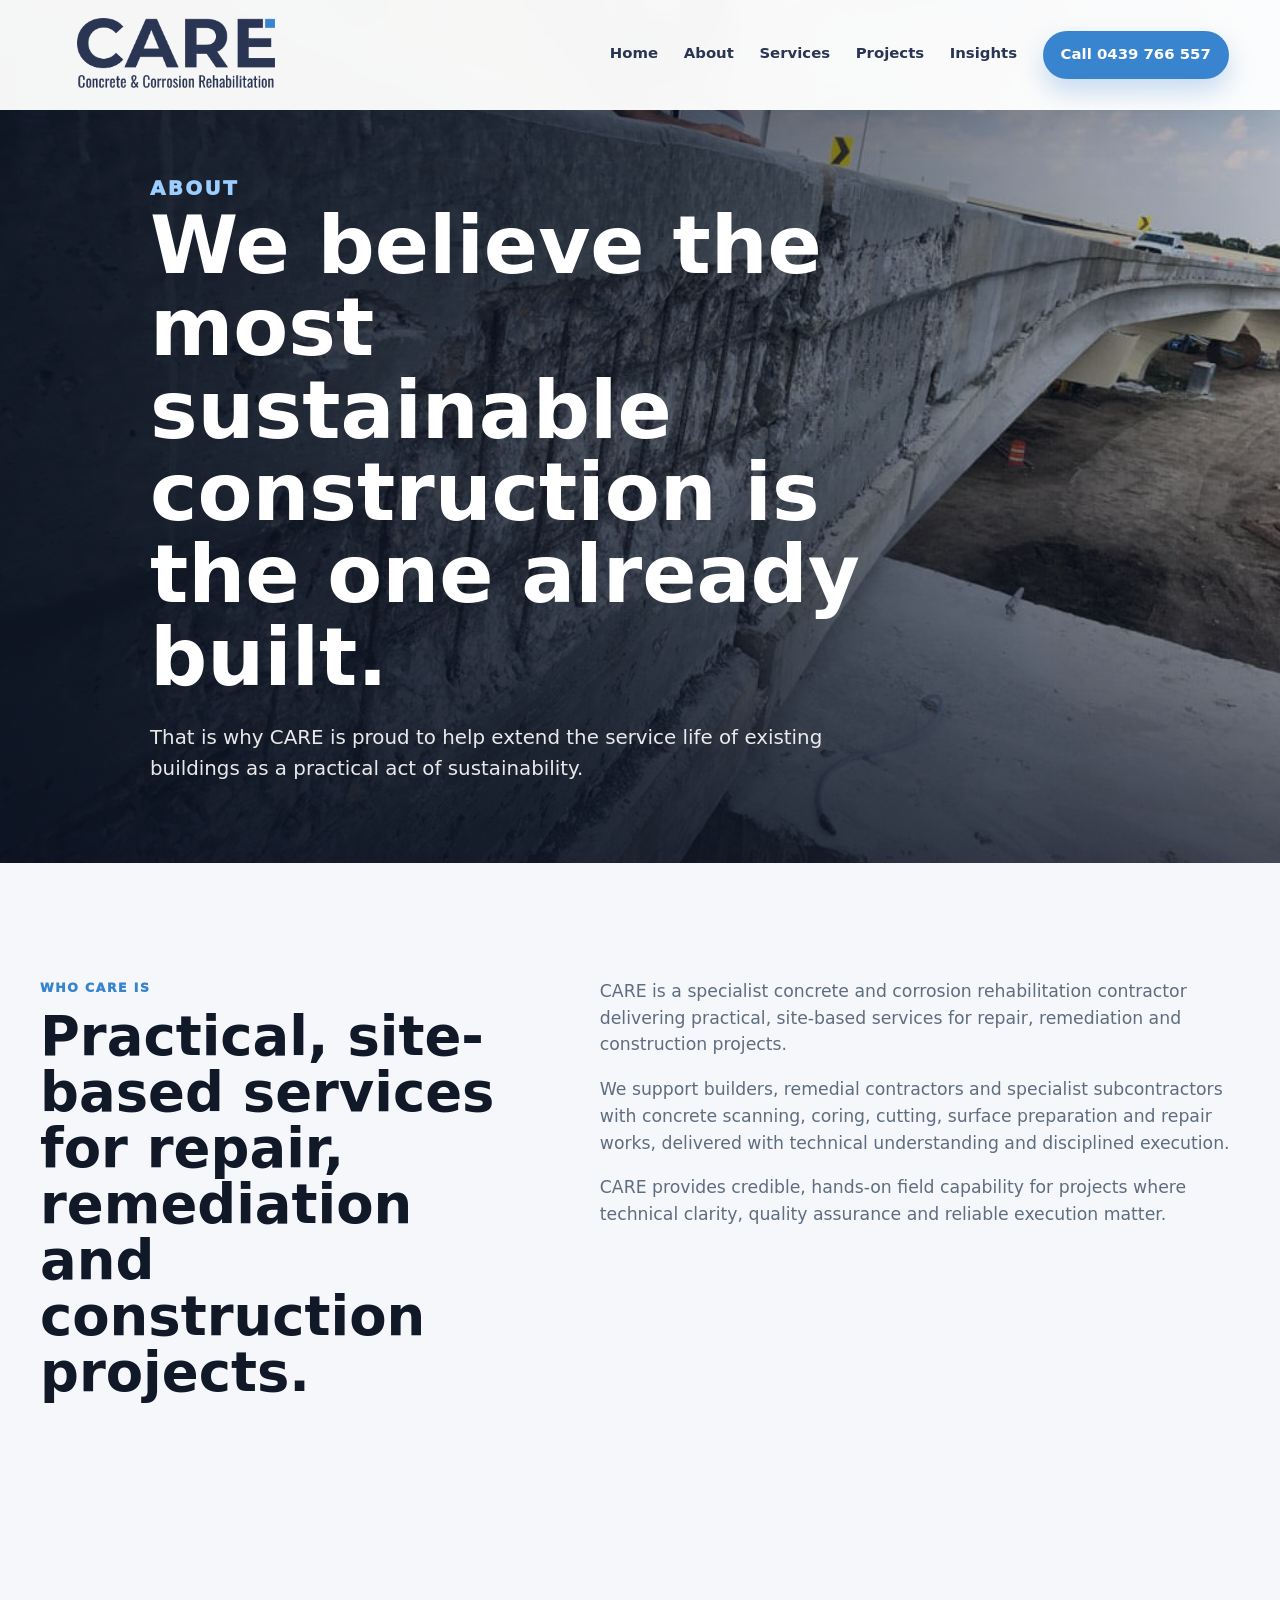
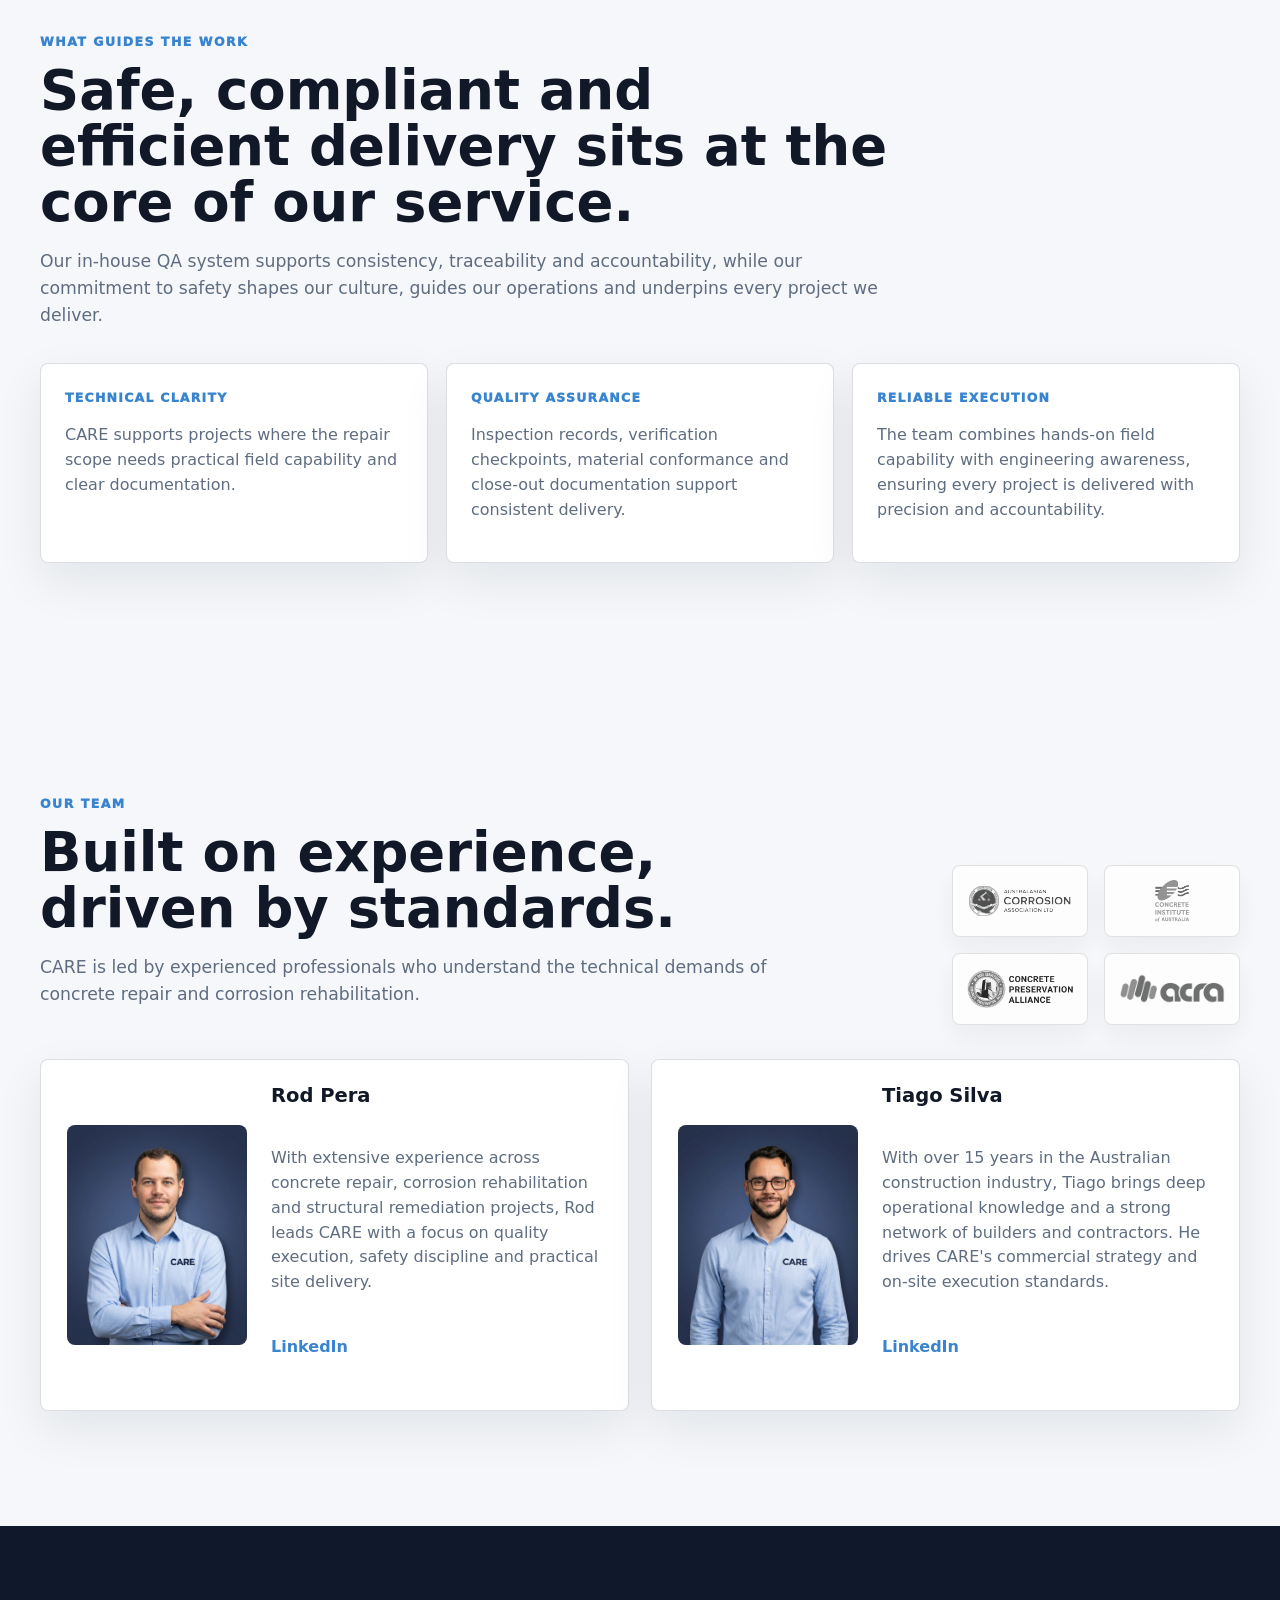
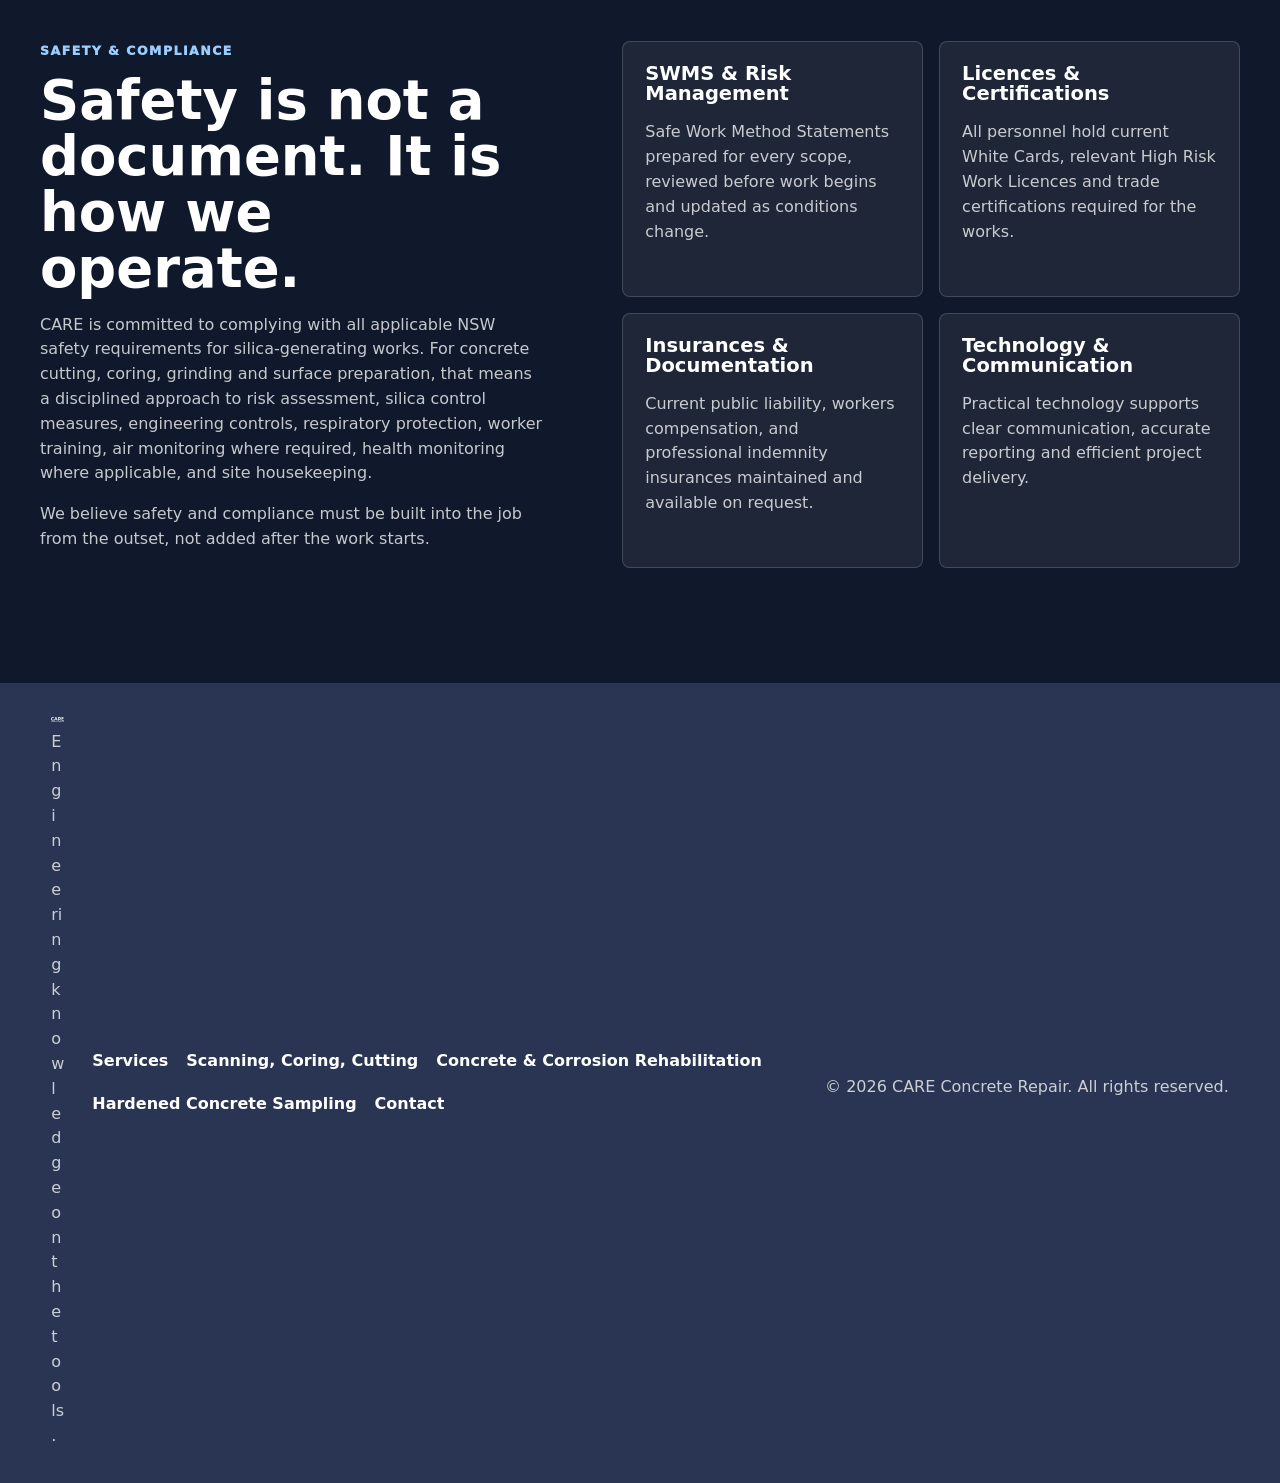
==== about.html @ ee8f623e "Build CARE static website" ====
<!doctype html>
<html lang="en-AU">
  <head>
    <meta charset="UTF-8" />
    <meta name="viewport" content="width=device-width, initial-scale=1.0" />
    <title>About CARE | Concrete Repair &amp; Corrosion Rehabilitation Sydney</title>
    <meta
      name="description"
      content="CARE is a specialist concrete and corrosion rehabilitation contractor delivering practical, site-based services with safety, QA and disciplined execution."
    />
    <meta name="robots" content="index,follow,max-image-preview:large" />
    <link rel="canonical" href="https://careconstruction.com.au/about.html" />
    <link rel="icon" href="assets/original-site/favicon.svg" type="image/svg+xml" />
    <link rel="stylesheet" href="styles.css" />
    <script type="application/ld+json">
      {
        "@context": "https://schema.org",
        "@type": "AboutPage",
        "name": "About CARE Concrete & Corrosion Rehabilitation",
        "url": "https://careconstruction.com.au/about.html",
        "description": "About CARE's concrete repair, corrosion rehabilitation, safety, compliance, QA and team standards."
      }
    </script>
  </head>
  <body>
    <header class="site-header is-scrolled" data-header data-solid-header>
      <a class="brand" href="index.html" aria-label="CARE home">
        <img class="logo-light" src="assets/logos/logo-wordmark-white.png" alt="CARE Concrete &amp; Corrosion Rehabilitation" />
        <img class="logo-dark" src="assets/logos/logo-full-blue.png" alt="CARE Concrete &amp; Corrosion Rehabilitation" />
      </a>
      <button class="nav-toggle" type="button" aria-label="Open menu" aria-expanded="false" data-nav-toggle>
        <span></span><span></span><span></span>
      </button>
      <nav class="site-nav" aria-label="Primary navigation" data-nav>
        <a href="index.html">Home</a>
        <a href="about.html">About</a>
        <div class="nav-item has-dropdown" data-dropdown>
          <a href="services.html" data-dropdown-link>Services</a>
          <div class="dropdown-menu" data-dropdown-menu>
            <a href="services.html">All Services</a>
            <a href="service-scanning-coring-cutting.html">Scanning, Coring, Cutting &amp; Preparation</a>
            <a href="service-concrete-corrosion-rehabilitation.html">Concrete &amp; Corrosion Rehabilitation</a>
            <a href="service-hardened-concrete-sampling.html">Hardened Concrete Sampling</a>
          </div>
        </div>
        <a href="projects.html">Projects</a>
        <a href="blog.html">Insights</a>
        <a class="nav-cta" href="tel:+61439766557">Call 0439 766 557</a>
      </nav>
    </header>

    <main>
      <section class="page-hero about-hero">
        <img src="assets/care-photos/bridges-and-tunnels.jpg" alt="Existing concrete infrastructure representing repair and rehabilitation" />
        <div class="page-hero-shade"></div>
        <div class="container page-hero-content">
          <p class="eyebrow">About</p>
          <h1>We believe the most sustainable construction is the one already built.</h1>
          <p>That is why CARE is proud to help extend the service life of existing buildings as a practical act of sustainability.</p>
        </div>
      </section>

      <section class="section split-section">
        <div>
          <p class="eyebrow">Who CARE is</p>
          <h2>Practical, site-based services for repair, remediation and construction projects.</h2>
        </div>
        <div class="copy-stack">
          <p>CARE is a specialist concrete and corrosion rehabilitation contractor delivering practical, site-based services for repair, remediation and construction projects.</p>
          <p>We support builders, remedial contractors and specialist subcontractors with concrete scanning, coring, cutting, surface preparation and repair works, delivered with technical understanding and disciplined execution.</p>
          <p>CARE provides credible, hands-on field capability for projects where technical clarity, quality assurance and reliable execution matter.</p>
        </div>
      </section>

      <section class="section">
        <div class="section-heading">
          <p class="eyebrow">What guides the work</p>
          <h2>Safe, compliant and efficient delivery sits at the core of our service.</h2>
          <p>
            Our in-house QA system supports consistency, traceability and accountability, while our commitment to safety
            shapes our culture, guides our operations and underpins every project we deliver.
          </p>
        </div>
        <div class="proof-notes">
          <article><span>Technical clarity</span><p>CARE supports projects where the repair scope needs practical field capability and clear documentation.</p></article>
          <article><span>Quality assurance</span><p>Inspection records, verification checkpoints, material conformance and close-out documentation support consistent delivery.</p></article>
          <article><span>Reliable execution</span><p>The team combines hands-on field capability with engineering awareness, ensuring every project is delivered with precision and accountability.</p></article>
        </div>
      </section>

      <section class="section people-section">
        <div class="section-heading inline">
          <div>
            <p class="eyebrow">Our Team</p>
            <h2>Built on experience, driven by standards.</h2>
            <p>
              CARE is led by experienced professionals who understand the technical demands of concrete repair and corrosion
              rehabilitation.
            </p>
          </div>
          <div class="association-row" aria-label="Industry association logos">
            <img src="assets/clients/aca.svg" alt="The Australasian Corrosion Association" />
            <img src="assets/clients/cia.png" alt="Concrete Institute of Australia" />
            <img src="assets/clients/cpa.png" alt="Concrete Preservation Alliance" />
            <img src="assets/clients/acra.png" alt="ACRA" />
          </div>
        </div>
        <div class="people-grid">
          <article>
            <img src="assets/original-site/team/rod-pera.png" alt="Rod Pera" />
            <h3>Rod Pera</h3>
            <p>With extensive experience across concrete repair, corrosion rehabilitation and structural remediation projects, Rod leads CARE with a focus on quality execution, safety discipline and practical site delivery.</p>
            <a href="https://www.linkedin.com/in/rodrigoperacontar/" target="_blank" rel="noopener noreferrer">LinkedIn</a>
          </article>
          <article>
            <img src="assets/original-site/team/tiago-silva.png" alt="Tiago Silva" />
            <h3>Tiago Silva</h3>
            <p>With over 15 years in the Australian construction industry, Tiago brings deep operational knowledge and a strong network of builders and contractors. He drives CARE's commercial strategy and on-site execution standards.</p>
            <a href="https://www.linkedin.com/in/tiagosilvasuperrender/" target="_blank" rel="noopener noreferrer">LinkedIn</a>
          </article>
        </div>
      </section>

      <section class="systems-section">
        <div class="container systems-grid">
          <div>
            <p class="eyebrow">Safety &amp; Compliance</p>
            <h2>Safety is not a document. It is how we operate.</h2>
            <p>
              CARE is committed to complying with all applicable NSW safety requirements for silica-generating works.
              For concrete cutting, coring, grinding and surface preparation, that means a disciplined approach to risk
              assessment, silica control measures, engineering controls, respiratory protection, worker training, air
              monitoring where required, health monitoring where applicable, and site housekeeping.
            </p>
            <p>We believe safety and compliance must be built into the job from the outset, not added after the work starts.</p>
          </div>
          <div class="system-cards">
            <article><h3>SWMS &amp; Risk Management</h3><p>Safe Work Method Statements prepared for every scope, reviewed before work begins and updated as conditions change.</p></article>
            <article><h3>Licences &amp; Certifications</h3><p>All personnel hold current White Cards, relevant High Risk Work Licences and trade certifications required for the works.</p></article>
            <article><h3>Insurances &amp; Documentation</h3><p>Current public liability, workers compensation, and professional indemnity insurances maintained and available on request.</p></article>
            <article><h3>Technology &amp; Communication</h3><p>Practical technology supports clear communication, accurate reporting and efficient project delivery.</p></article>
          </div>
        </div>
      </section>
    </main>

    <footer class="site-footer">
      <div>
        <img src="assets/logos/logo-hero.svg" alt="CARE" />
        <p>Engineering knowledge on the tools.</p>
      </div>
      <nav aria-label="Footer navigation">
        <a href="services.html">Services</a>
        <a href="service-scanning-coring-cutting.html">Scanning, Coring, Cutting</a>
        <a href="service-concrete-corrosion-rehabilitation.html">Concrete &amp; Corrosion Rehabilitation</a>
        <a href="service-hardened-concrete-sampling.html">Hardened Concrete Sampling</a>
        <a href="index.html#contact">Contact</a>
      </nav>
      <p>© 2026 CARE Concrete Repair. All rights reserved.</p>
    </footer>
    <script src="script.js"></script>
  </body>
</html>
---- styles.css ----
:root {
  --navy: #293552;
  --navy-deep: #10192b;
  --navy-soft: #1b2740;
  --blue: #3984cf;
  --blue-soft: #dcecff;
  --steel: #64748b;
  --ink: #111827;
  --muted: #5f6d80;
  --paper: #f5f7fa;
  --white: #ffffff;
  --line: rgba(16, 25, 43, 0.14);
  --shadow: 0 24px 70px rgba(16, 25, 43, 0.16);
}

* { box-sizing: border-box; }
html { scroll-behavior: smooth; }
body {
  margin: 0;
  background: var(--paper);
  color: var(--ink);
  font-family: Inter, ui-sans-serif, system-ui, -apple-system, BlinkMacSystemFont, "Segoe UI", sans-serif;
  line-height: 1.55;
}
img { display: block; max-width: 100%; }
a { color: inherit; text-decoration: none; }
button, input, select, textarea { font: inherit; }

.container,
.section {
  width: min(1200px, calc(100% - 40px));
  margin-inline: auto;
}

.site-header {
  position: fixed;
  inset: 0 0 auto;
  z-index: 30;
  display: flex;
  align-items: center;
  justify-content: space-between;
  gap: 24px;
  padding: 18px clamp(20px, 4vw, 56px);
  color: var(--white);
  transition: background 180ms ease, box-shadow 180ms ease, color 180ms ease;
}
.site-header.is-scrolled,
.site-header.is-open {
  background: rgba(255, 255, 255, 0.96);
  color: var(--navy);
  box-shadow: 0 14px 34px rgba(16, 25, 43, 0.13);
  backdrop-filter: blur(16px);
}
.brand {
  display: flex;
  width: min(250px, 52vw);
  min-height: 74px;
  align-items: center;
}
.brand img {
  width: 100%;
  max-height: 74px;
  object-fit: contain;
}
.brand .logo-dark {
  display: none;
}
.site-header.is-scrolled .logo-light,
.site-header.is-open .logo-light { display: none; }
.site-header.is-scrolled .logo-dark,
.site-header.is-open .logo-dark { display: block; }
.site-nav {
  display: flex;
  align-items: center;
  gap: clamp(14px, 2vw, 28px);
  font-size: 0.93rem;
  font-weight: 850;
}
.site-nav a {
  padding-block: 8px;
  border-bottom: 2px solid transparent;
}
.site-nav a:hover { border-color: currentColor; }
.nav-item {
  position: relative;
  display: inline-flex;
  align-items: center;
  gap: 6px;
  min-height: 44px;
}
.dropdown-menu {
  position: absolute;
  top: calc(100% + 10px);
  left: 0;
  z-index: 40;
  display: grid;
  min-width: 310px;
  padding: 10px;
  border: 1px solid var(--line);
  border-radius: 8px;
  background: var(--white);
  color: var(--navy);
  box-shadow: var(--shadow);
  opacity: 0;
  pointer-events: none;
  transform: translateY(8px);
  transition: opacity 160ms ease, transform 160ms ease;
}
.dropdown-menu a {
  padding: 10px 12px;
  border-bottom: 0;
  border-radius: 6px;
}
.dropdown-menu a:hover,
.dropdown-menu a:focus {
  background: var(--blue-soft);
  color: var(--navy);
}
.has-dropdown:hover .dropdown-menu,
.has-dropdown:focus-within .dropdown-menu,
.has-dropdown.is-open .dropdown-menu {
  opacity: 1;
  pointer-events: auto;
  transform: translateY(0);
}
.nav-cta {
  min-height: 44px;
  border: 1px solid rgba(57, 132, 207, 0.2);
  border-radius: 999px;
  background: var(--blue);
  color: var(--white);
  padding: 11px 17px !important;
  box-shadow: 0 12px 26px rgba(57, 132, 207, 0.28);
}
.site-header:not(.is-scrolled):not(.is-open) .nav-cta {
  border-color: rgba(255, 255, 255, 0.2);
  background: rgba(57, 132, 207, 0.95);
  color: var(--white);
}
.nav-toggle {
  display: none;
  width: 44px;
  height: 44px;
  border: 1px solid currentColor;
  border-radius: 8px;
  background: transparent;
  color: inherit;
}
.nav-toggle span {
  display: block;
  width: 20px;
  height: 2px;
  margin: 4px auto;
  background: currentColor;
}

.hero {
  position: relative;
  min-height: 96vh;
  overflow: hidden;
  display: grid;
  align-items: end;
  padding: 132px 0 78px;
  color: var(--white);
}
.hero-media,
.hero-shade,
.page-hero > img,
.page-hero-shade {
  position: absolute;
  inset: 0;
  width: 100%;
  height: 100%;
}
.hero-media,
.page-hero > img { object-fit: cover; }
.hero-shade {
  background:
    linear-gradient(90deg, rgba(9, 16, 31, 0.9), rgba(9, 16, 31, 0.72) 44%, rgba(9, 16, 31, 0.28)),
    linear-gradient(0deg, rgba(9, 16, 31, 0.72), rgba(9, 16, 31, 0.02) 55%);
}
.hero-layout {
  position: relative;
  display: grid;
  grid-template-columns: minmax(0, 1fr) minmax(330px, 430px);
  gap: clamp(30px, 5vw, 82px);
  align-items: end;
}
.hero-copy { max-width: 790px; }
.eyebrow,
.panel-label,
.project-grid span,
.article-grid span,
.insight-grid span {
  margin: 0 0 12px;
  color: var(--blue);
  font-size: 0.78rem;
  font-weight: 950;
  letter-spacing: 0.12em;
  text-transform: uppercase;
}
.hero .eyebrow,
.systems-section .eyebrow,
.page-hero .eyebrow,
.cta-band .eyebrow { color: #9bceff; }
h1, h2, h3, p { overflow-wrap: anywhere; }
h1, h2, h3 { margin: 0; color: inherit; line-height: 1.03; letter-spacing: 0; }
h1 { max-width: 13.5ch; font-size: clamp(3.2rem, 6.25vw, 6.3rem); }
h2 { font-size: clamp(2rem, 4.25vw, 4.25rem); }
h3 { font-size: 1.22rem; }
.hero-copy p:not(.eyebrow),
.page-hero-content p {
  max-width: 690px;
  margin: 24px 0 0;
  color: rgba(255, 255, 255, 0.9);
  font-size: clamp(1.05rem, 1.55vw, 1.24rem);
}
.hero-actions {
  display: flex;
  flex-wrap: wrap;
  gap: 12px;
  margin-top: 30px;
}
.button,
.text-link,
.contact-form button,
.mini-form button {
  display: inline-flex;
  min-height: 48px;
  align-items: center;
  justify-content: center;
  border: 2px solid transparent;
  border-radius: 8px;
  padding: 12px 18px;
  font-weight: 900;
  cursor: pointer;
  transition: transform 160ms ease, background 160ms ease, border-color 160ms ease;
}
.button:hover,
.text-link:hover,
.contact-form button:hover,
.mini-form button:hover { transform: translateY(-2px); }
.primary,
.contact-form button,
.mini-form button {
  background: var(--blue);
  color: var(--white);
}
.secondary {
  border-color: rgba(255, 255, 255, 0.72);
  color: var(--white);
}
.quote-panel,
.capability-panel {
  border: 1px solid rgba(255, 255, 255, 0.22);
  border-radius: 8px;
  background: rgba(16, 25, 43, 0.68);
  padding: clamp(20px, 3vw, 30px);
  box-shadow: var(--shadow);
  backdrop-filter: blur(10px);
}
.quote-panel h2,
.capability-panel h2 { font-size: clamp(1.55rem, 2.7vw, 2.45rem); }
.capability-panel ul {
  display: grid;
  gap: 18px;
  padding: 0;
  margin: 18px 0 24px;
  list-style: none;
}
.capability-panel li {
  display: grid;
  gap: 5px;
  border-bottom: 1px solid rgba(255, 255, 255, 0.16);
  padding-bottom: 16px;
}
.capability-panel li:last-child { border-bottom: 0; padding-bottom: 0; }
.capability-panel strong { font-size: 1.05rem; }
.capability-panel span { color: rgba(255, 255, 255, 0.76); }
.mini-form {
  display: grid;
  gap: 12px;
  margin-top: 22px;
}
input, select, textarea {
  width: 100%;
  border: 1px solid var(--line);
  border-radius: 8px;
  background: var(--white);
  padding: 13px 14px;
  color: var(--ink);
}
textarea { resize: vertical; }

.stats-strip {
  position: relative;
  z-index: 2;
  display: grid;
  grid-template-columns: repeat(4, 1fr);
  width: min(1200px, calc(100% - 40px));
  margin: -36px auto 0;
  overflow: hidden;
  border: 1px solid var(--line);
  border-radius: 8px;
  background: var(--white);
  box-shadow: var(--shadow);
}
.stats-strip div {
  padding: 24px;
  border-right: 1px solid var(--line);
}
.stats-strip div:last-child { border-right: 0; }
.stats-strip strong {
  display: block;
  color: var(--navy);
  font-size: 1.35rem;
}
.stats-strip span {
  display: block;
  margin-top: 6px;
  color: var(--muted);
  font-size: 0.92rem;
}

.logo-band {
  display: grid;
  grid-template-columns: repeat(6, 1fr);
  gap: 28px;
  align-items: center;
  width: min(1120px, calc(100% - 40px));
  margin: 0 auto;
  opacity: 0.75;
}
.logo-band img {
  max-height: 48px;
  margin: auto;
  filter: grayscale(1);
}

.section { padding: clamp(72px, 9vw, 124px) 0; }
.split-section,
.contact-section,
.association-section {
  display: grid;
  grid-template-columns: 0.86fr 1.14fr;
  gap: clamp(30px, 6vw, 84px);
}
.copy-stack p,
.section-heading p:not(.eyebrow),
.contact-copy p:not(.eyebrow) {
  color: var(--muted);
  font-size: 1.08rem;
}
.copy-stack p { margin: 0 0 18px; }
.section-heading {
  max-width: 860px;
  margin-bottom: 34px;
}
.section-heading.wide { max-width: 960px; }
.section-heading.inline {
  max-width: none;
  display: flex;
  align-items: end;
  justify-content: space-between;
  gap: 28px;
}
.text-link {
  border-color: var(--navy);
  color: var(--navy);
  white-space: nowrap;
}

.service-matrix,
.proof-grid,
.proof-notes,
.case-grid,
.insight-grid,
.project-grid,
.article-grid {
  display: grid;
  grid-template-columns: repeat(3, 1fr);
  gap: 18px;
}
.service-matrix article,
.proof-grid article,
.proof-notes article,
.case-grid article,
.insight-grid article,
.people-grid article,
.project-grid article,
.article-grid article {
  overflow: hidden;
  border: 1px solid var(--line);
  border-radius: 8px;
  background: var(--white);
  box-shadow: 0 18px 48px rgba(16, 25, 43, 0.08);
}
.service-matrix img,
.proof-grid img,
.case-grid img,
.project-grid img {
  width: 100%;
  aspect-ratio: 4 / 3;
  object-fit: cover;
}
.project-grid article > div,
.case-grid article > div,
.insight-grid article,
.article-grid article,
.proof-notes article {
  padding: 24px;
}
.service-matrix article > :not(img),
.proof-grid article > :not(img) {
  margin-left: 24px;
  margin-right: 24px;
}
.service-matrix article > span { margin-top: 24px; }
.service-matrix article > p,
.proof-grid article > p { margin-bottom: 24px; }
.card-link {
  display: inline-flex;
  width: fit-content;
  margin-bottom: 24px;
  color: var(--navy);
  font-weight: 950;
  text-decoration: none;
}
.card-link:hover { color: var(--blue); }
.service-matrix span {
  display: block;
  color: var(--blue);
  font-weight: 950;
  margin-bottom: 10px;
}
.service-matrix p,
.proof-grid p,
.proof-notes p,
.case-grid p,
.insight-grid p,
.people-grid p,
.project-grid p,
.article-grid p {
  color: var(--muted);
}
.proof-notes span,
.case-grid span {
  display: block;
  color: var(--blue);
  font-size: 0.78rem;
  font-weight: 950;
  letter-spacing: 0.1em;
  text-transform: uppercase;
}
.proof-notes strong {
  color: var(--navy);
}
.case-grid article {
  display: grid;
  grid-template-rows: auto 1fr;
}
.case-grid p {
  margin: 10px 0 0;
}
.client-proof-section {
  padding-top: clamp(44px, 7vw, 88px);
}
.client-logo-grid {
  width: 100%;
  border: 1px solid var(--line);
  border-radius: 8px;
  background: var(--navy-deep);
  padding: clamp(22px, 4vw, 36px);
  box-shadow: 0 18px 48px rgba(16, 25, 43, 0.08);
  opacity: 1;
}
.client-logo-grid img {
  opacity: 0.92;
  filter: none;
  transition: opacity 160ms ease, filter 160ms ease;
}
.client-logo-grid img:hover {
  opacity: 1;
}
.project-case-grid {
  grid-template-columns: repeat(2, 1fr);
}
.project-case-grid article > div {
  display: grid;
  gap: 12px;
}
.project-case-grid .card-link {
  margin: 4px 0 0;
}
.case-study-hero {
  position: relative;
  min-height: 76vh;
  overflow: hidden;
  display: grid;
  align-items: end;
  padding: 150px 0 84px;
  color: var(--white);
}
.case-study-hero > img {
  position: absolute;
  inset: 0;
  width: 100%;
  height: 100%;
  object-fit: cover;
}
.case-study-hero h1 {
  max-width: 15ch;
}
.case-stats {
  position: relative;
  z-index: 2;
}
.case-content {
  max-width: 980px;
  padding-top: clamp(38px, 5vw, 72px);
  padding-bottom: clamp(38px, 5vw, 72px);
}
.case-content > p {
  color: var(--muted);
  font-size: 1.04rem;
}
.case-content blockquote {
  margin: 34px 0;
  border-left: 4px solid var(--blue);
  border-radius: 0 8px 8px 0;
  background: var(--white);
  padding: 28px 32px;
  color: var(--navy);
  font-size: clamp(1.3rem, 2vw, 1.7rem);
  font-weight: 850;
  box-shadow: 0 18px 48px rgba(16, 25, 43, 0.08);
}
.case-content blockquote span {
  display: block;
  margin-top: 12px;
  color: var(--muted);
  font-size: 0.82rem;
  font-weight: 900;
  letter-spacing: 0.08em;
  text-transform: uppercase;
}
.case-meta-grid,
.outcome-grid {
  display: grid;
  grid-template-columns: repeat(3, 1fr);
  gap: 14px;
  margin: 28px 0;
}
.case-meta-grid article,
.outcome-grid article {
  border: 1px solid var(--line);
  border-radius: 8px;
  background: var(--white);
  padding: 22px;
  box-shadow: 0 18px 48px rgba(16, 25, 43, 0.08);
}
.case-meta-grid span {
  display: block;
  margin-bottom: 8px;
  color: var(--blue);
  font-size: 0.74rem;
  font-weight: 950;
  letter-spacing: 0.1em;
  text-transform: uppercase;
}
.case-meta-grid strong {
  color: var(--navy);
  font-size: 1.04rem;
}
.case-steps {
  display: grid;
  gap: 16px;
  margin-top: 28px;
}
.case-steps article {
  display: grid;
  grid-template-columns: 54px 1fr;
  gap: 18px;
  align-items: start;
  border: 1px solid var(--line);
  border-radius: 8px;
  background: var(--white);
  padding: 22px;
  box-shadow: 0 18px 48px rgba(16, 25, 43, 0.08);
}
.case-steps article > span {
  display: grid;
  width: 44px;
  height: 44px;
  place-items: center;
  border-radius: 999px;
  background: var(--blue-soft);
  color: var(--navy);
  font-weight: 950;
}
.case-steps h3 {
  margin-bottom: 8px;
  color: var(--navy);
}
.case-steps p,
.outcome-grid p {
  margin: 0;
  color: var(--muted);
}
.case-gallery-section {
  width: min(1320px, calc(100% - 40px));
  padding-top: clamp(38px, 5vw, 72px);
  padding-bottom: clamp(38px, 5vw, 72px);
}
.case-gallery {
  display: grid;
  grid-template-columns: repeat(3, 1fr);
  gap: 16px;
}
.case-gallery figure {
  overflow: hidden;
  margin: 0;
  border: 1px solid var(--line);
  border-radius: 8px;
  background: var(--white);
  box-shadow: 0 18px 48px rgba(16, 25, 43, 0.08);
}
.case-gallery img {
  width: 100%;
  aspect-ratio: 4 / 3;
  object-fit: cover;
}
.case-gallery figcaption {
  padding: 14px 16px 16px;
  color: var(--muted);
  font-size: 0.86rem;
}
.case-scope-list {
  display: grid;
  grid-template-columns: repeat(2, 1fr);
  gap: 12px;
  margin: 22px 0 0;
  padding: 0;
  list-style: none;
}
.case-scope-list li {
  border: 1px solid var(--line);
  border-radius: 8px;
  background: var(--white);
  padding: 16px 18px;
  color: var(--muted);
  box-shadow: 0 12px 28px rgba(16, 25, 43, 0.06);
}

.systems-section,
.cta-band {
  background: var(--navy-deep);
  color: var(--white);
  padding: clamp(72px, 9vw, 124px) 0;
}
.compact-cases + .client-proof-section,
.client-proof-section + .association-section,
.association-section + .people-section {
  padding-top: 0;
}
.systems-grid {
  display: grid;
  grid-template-columns: 0.9fr 1.1fr;
  gap: clamp(30px, 6vw, 84px);
}
.systems-grid p,
.systems-section .section-heading p:not(.eyebrow) { color: rgba(255, 255, 255, 0.76); }
.system-cards {
  display: grid;
  grid-template-columns: repeat(2, 1fr);
  gap: 16px;
}
.system-cards article {
  border: 1px solid rgba(255, 255, 255, 0.16);
  border-radius: 8px;
  padding: 22px;
  background: rgba(255, 255, 255, 0.06);
}
.process-list {
  display: grid;
  grid-template-columns: repeat(6, 1fr);
  gap: 14px;
  padding: 0;
  margin: 34px 0 0;
  list-style: none;
}
.process-list li {
  border: 1px solid rgba(255, 255, 255, 0.16);
  border-radius: 8px;
  background: rgba(255, 255, 255, 0.06);
  padding: 18px;
}
.process-list span {
  display: block;
  color: #9bceff;
  font-weight: 950;
  margin-bottom: 12px;
}
.process-list strong {
  display: block;
  font-size: 1.08rem;
}
.process-list p {
  color: rgba(255, 255, 255, 0.74);
  margin-bottom: 0;
}

.association-row {
  display: flex;
  flex-wrap: wrap;
  gap: 16px;
  justify-content: flex-end;
  align-items: center;
  align-content: center;
}
.association-row img {
  width: 136px;
  height: 72px;
  object-fit: contain;
  border: 1px solid var(--line);
  border-radius: 8px;
  background: var(--white);
  padding: 14px;
  filter: grayscale(1);
  opacity: 0.86;
  box-shadow: 0 12px 28px rgba(16, 25, 43, 0.06);
}
.people-grid {
  display: grid;
  grid-template-columns: repeat(2, 1fr);
  gap: 22px;
}
.people-grid article {
  position: relative;
  display: grid;
  grid-template-columns: 180px 1fr;
  gap: 24px;
  align-items: center;
  padding: 26px;
}
.people-grid img {
  grid-row: 1 / 5;
  width: 180px;
  height: 220px;
  border-radius: 8px;
  object-fit: cover;
  margin: 0;
}
.people-grid span {
  grid-column: 2;
  display: block;
  color: var(--blue);
  font-size: 0.76rem;
  font-weight: 950;
  letter-spacing: 0.1em;
  text-transform: uppercase;
  margin-bottom: 8px;
}
.people-grid h3,
.people-grid p,
.people-grid a {
  grid-column: 2;
}
.people-grid a,
.article-grid a {
  color: var(--blue);
  font-weight: 900;
}

.contact-section {
  align-items: start;
  border-top: 1px solid var(--line);
}
.contact-details {
  display: grid;
  gap: 8px;
  margin-top: 24px;
  color: var(--navy);
  font-weight: 900;
}
.contact-form {
  display: grid;
  grid-template-columns: repeat(2, 1fr);
  gap: 14px;
  border: 1px solid var(--line);
  border-radius: 8px;
  background: var(--white);
  padding: clamp(20px, 3vw, 30px);
  box-shadow: var(--shadow);
}
.contact-form label {
  display: grid;
  gap: 7px;
  color: var(--navy);
  font-weight: 900;
}
.contact-form .full,
.contact-form button,
.form-note { grid-column: 1 / -1; }
.form-note {
  margin: 0;
  color: var(--muted);
  font-size: 0.92rem;
}

.page-hero {
  position: relative;
  min-height: 68vh;
  display: grid;
  align-items: end;
  overflow: hidden;
  padding: 150px 0 78px;
  color: var(--white);
}
.page-hero-shade {
  background:
    linear-gradient(90deg, rgba(9, 16, 31, 0.88), rgba(9, 16, 31, 0.62) 48%, rgba(9, 16, 31, 0.18)),
    linear-gradient(0deg, rgba(9, 16, 31, 0.68), rgba(9, 16, 31, 0.08) 52%);
}
.page-hero-content {
  position: relative;
  max-width: 980px;
}
.project-grid { grid-template-columns: repeat(4, 1fr); }
.project-grid h3 { font-size: 1.12rem; }
.project-grid span,
.article-grid span,
.insight-grid span {
  display: block;
}
.filters {
  display: flex;
  flex-wrap: wrap;
  gap: 10px;
  justify-content: flex-end;
}
.filters button {
  border: 1px solid var(--line);
  border-radius: 8px;
  background: var(--white);
  padding: 10px 14px;
  color: var(--navy);
  font-weight: 900;
  cursor: pointer;
}
.filters button.is-active {
  background: var(--blue);
  border-color: var(--blue);
  color: var(--white);
}
.is-hidden { display: none !important; }
.cta-band .container {
  display: flex;
  align-items: center;
  justify-content: space-between;
  gap: 28px;
}
.cta-band h2 { max-width: 800px; }

.article-grid { grid-template-columns: repeat(2, 1fr); }
.article-grid article { min-height: 310px; }
.article-grid h2 { font-size: clamp(1.55rem, 2.4vw, 2.35rem); }
.compact-contact { padding-top: 0; }
.service-detail-grid {
  display: grid;
  gap: 22px;
}
.service-detail-grid article {
  display: grid;
  grid-template-columns: minmax(280px, 0.8fr) minmax(0, 1.2fr);
  gap: clamp(22px, 4vw, 52px);
  align-items: center;
  border: 1px solid var(--line);
  border-radius: 8px;
  background: var(--white);
  overflow: hidden;
  box-shadow: 0 18px 48px rgba(16, 25, 43, 0.08);
}
.service-detail-grid img {
  width: 100%;
  height: 100%;
  min-height: 360px;
  object-fit: cover;
}
.service-detail-grid div {
  padding: clamp(24px, 4vw, 44px);
}
.service-detail-grid span {
  display: block;
  color: var(--blue);
  font-size: 0.78rem;
  font-weight: 950;
  letter-spacing: 0.1em;
  text-transform: uppercase;
  margin-bottom: 12px;
}
.service-detail-grid ul {
  padding-left: 20px;
  color: var(--muted);
}
.table-wrap {
  max-width: 100%;
  overflow-x: auto;
  margin: 20px 0;
  border: 1px solid var(--line);
  border-radius: 8px;
}
table {
  width: 100%;
  border-collapse: collapse;
  min-width: 760px;
  background: var(--white);
}
th,
td {
  border-bottom: 1px solid var(--line);
  padding: 13px 14px;
  text-align: left;
  vertical-align: top;
}
th {
  background: var(--navy);
  color: var(--white);
  font-size: 0.86rem;
}
td {
  color: var(--muted);
  font-size: 0.92rem;
}
tr:last-child td { border-bottom: 0; }

.site-footer {
  display: grid;
  grid-template-columns: 1fr auto auto;
  gap: 28px;
  align-items: center;
  padding: 34px clamp(20px, 4vw, 56px);
  background: var(--navy);
  color: var(--white);
}
.site-footer img { width: 220px; }
.site-footer p {
  margin: 8px 0 0;
  color: rgba(255, 255, 255, 0.76);
}
.site-footer nav {
  display: flex;
  flex-wrap: wrap;
  gap: 18px;
  font-weight: 900;
}

@media (max-width: 1060px) {
  .hero-layout,
  .split-section,
  .systems-grid,
  .contact-section {
    grid-template-columns: 1fr;
  }
  .project-grid { grid-template-columns: repeat(2, 1fr); }
  .hero-copy { max-width: 920px; }
}

@media (max-width: 900px) {
  .nav-toggle { display: block; }
  .site-nav {
    position: absolute;
    top: calc(100% - 8px);
    left: 20px;
    right: 20px;
    display: none;
    flex-direction: column;
    align-items: stretch;
    gap: 2px;
    border: 1px solid var(--line);
    border-radius: 8px;
    background: var(--white);
    color: var(--navy);
    padding: 12px;
    box-shadow: var(--shadow);
  }
  .site-nav.is-open { display: flex; }
  .nav-item {
    display: grid;
    grid-template-columns: 1fr;
    align-items: center;
    min-height: 0;
  }
  .nav-item > a {
    grid-column: 1;
  }
  .dropdown-menu {
    position: static;
    grid-column: 1 / -1;
    display: none;
    min-width: 0;
    margin-top: 6px;
    box-shadow: none;
    opacity: 1;
    pointer-events: auto;
    transform: none;
  }
  .has-dropdown:hover .dropdown-menu,
  .has-dropdown:focus-within .dropdown-menu {
    display: none;
  }
  .has-dropdown.is-open .dropdown-menu {
    display: grid;
  }
  .stats-strip,
  .logo-band,
  .service-matrix,
  .proof-grid,
  .proof-notes,
  .case-grid,
  .insight-grid,
  .article-grid,
  .process-list,
  .association-section {
    grid-template-columns: repeat(2, 1fr);
  }
  .section-heading.inline {
    display: block;
  }
  .text-link,
  .filters {
    margin-top: 20px;
  }
  .filters { justify-content: flex-start; }
  .site-footer { grid-template-columns: 1fr; }
}

@media (max-width: 620px) {
  .container,
  .section,
  .stats-strip,
  .logo-band { width: min(100% - 28px, 1200px); }
  .hero { min-height: auto; padding: 118px 0 62px; }
  h1 { font-size: clamp(2.6rem, 14vw, 4.4rem); }
  .stats-strip,
  .logo-band,
  .service-matrix,
  .proof-grid,
  .proof-notes,
  .case-grid,
  .project-case-grid,
  .case-meta-grid,
  .outcome-grid,
  .case-gallery,
  .case-scope-list,
  .insight-grid,
  .project-grid,
  .article-grid,
  .people-grid,
  .system-cards,
  .contact-form,
  .process-list,
  .service-detail-grid article {
    grid-template-columns: 1fr;
  }
  .brand {
    width: min(220px, 58vw);
    min-height: 62px;
  }
  .case-study-hero {
    min-height: auto;
    padding: 132px 0 68px;
  }
  .case-steps article {
    grid-template-columns: 1fr;
  }
  .people-grid article {
    grid-template-columns: 1fr;
  }
  .people-grid img {
    grid-row: auto;
    width: 100%;
    height: auto;
    aspect-ratio: 4 / 3;
  }
  .people-grid span,
  .people-grid h3,
  .people-grid p,
  .people-grid a {
    grid-column: auto;
  }
  .service-detail-grid img { min-height: 260px; }
  .stats-strip div {
    border-right: 0;
    border-bottom: 1px solid var(--line);
  }
  .stats-strip div:last-child { border-bottom: 0; }
  .association-row { justify-content: flex-start; }
  .contact-form .full,
  .contact-form button,
  .form-note { grid-column: auto; }
  .cta-band .container {
    display: block;
  }
  .cta-band .button { margin-top: 20px; }
}
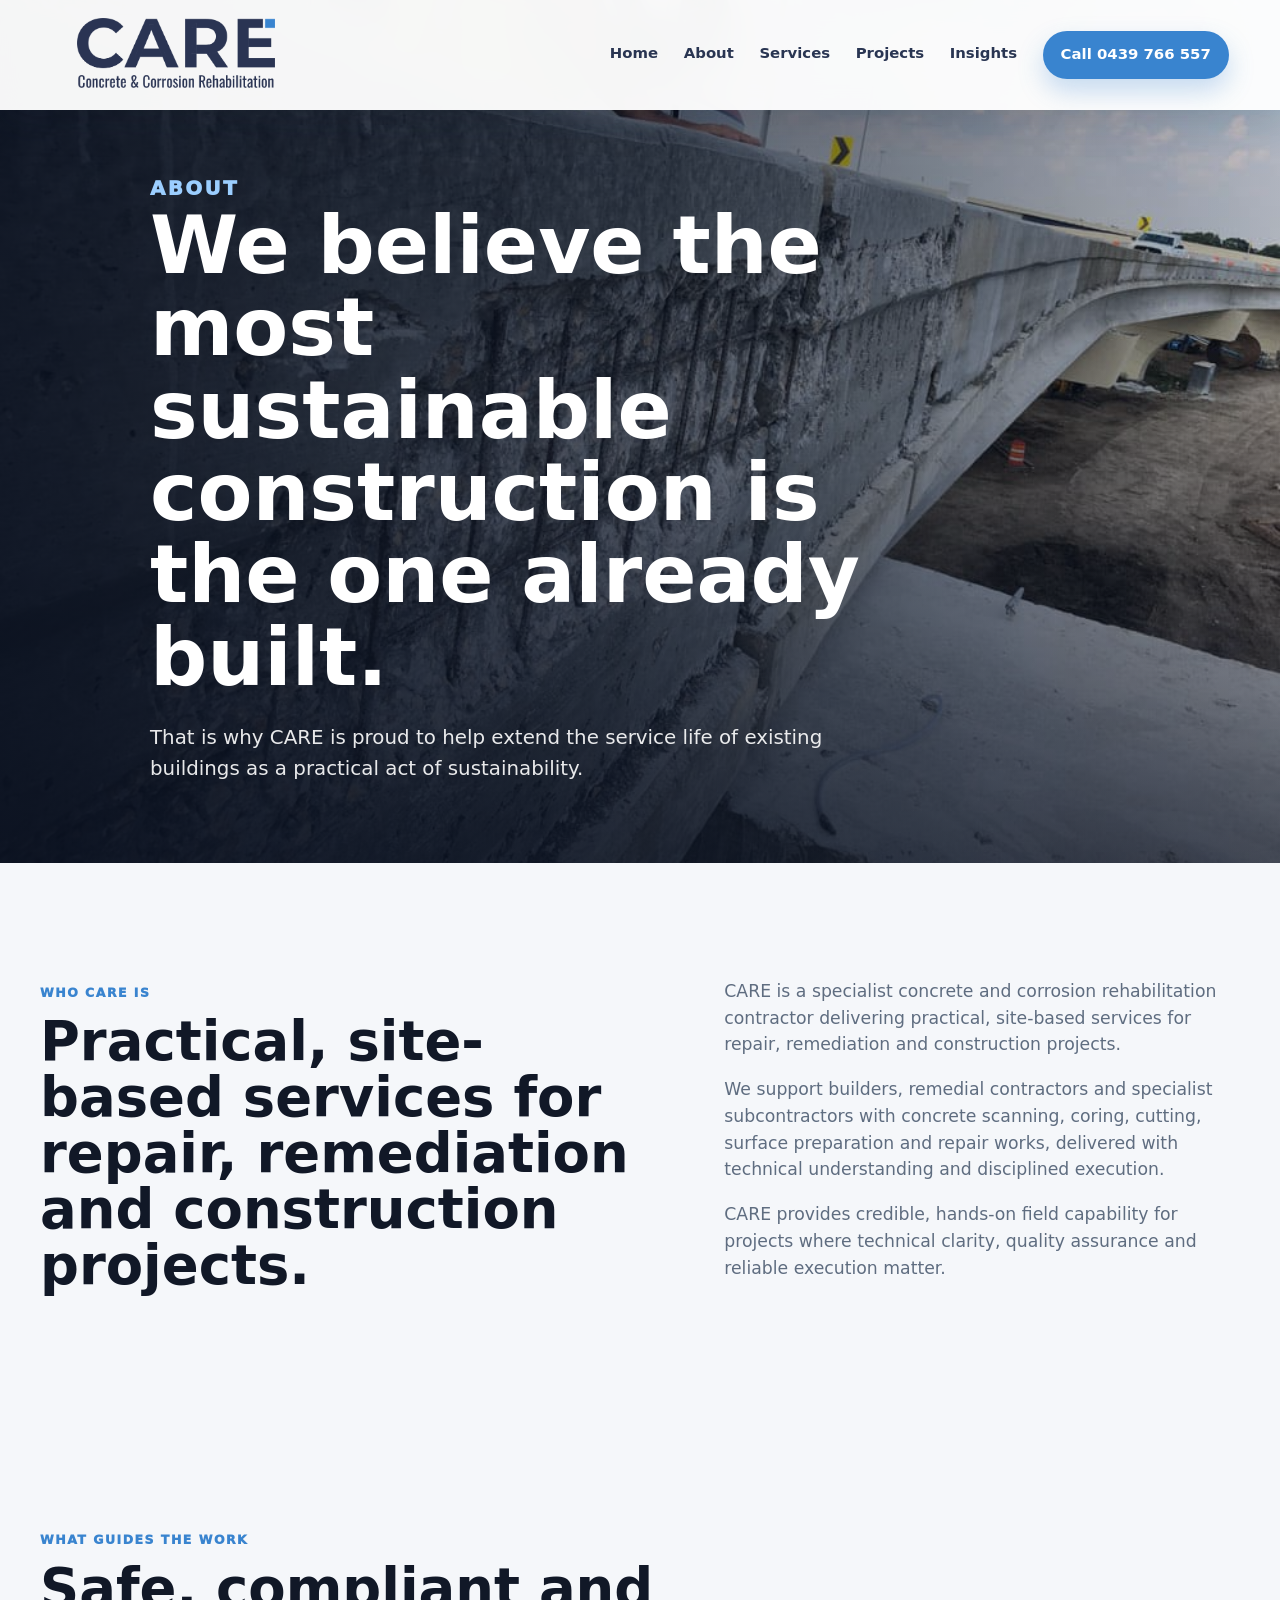
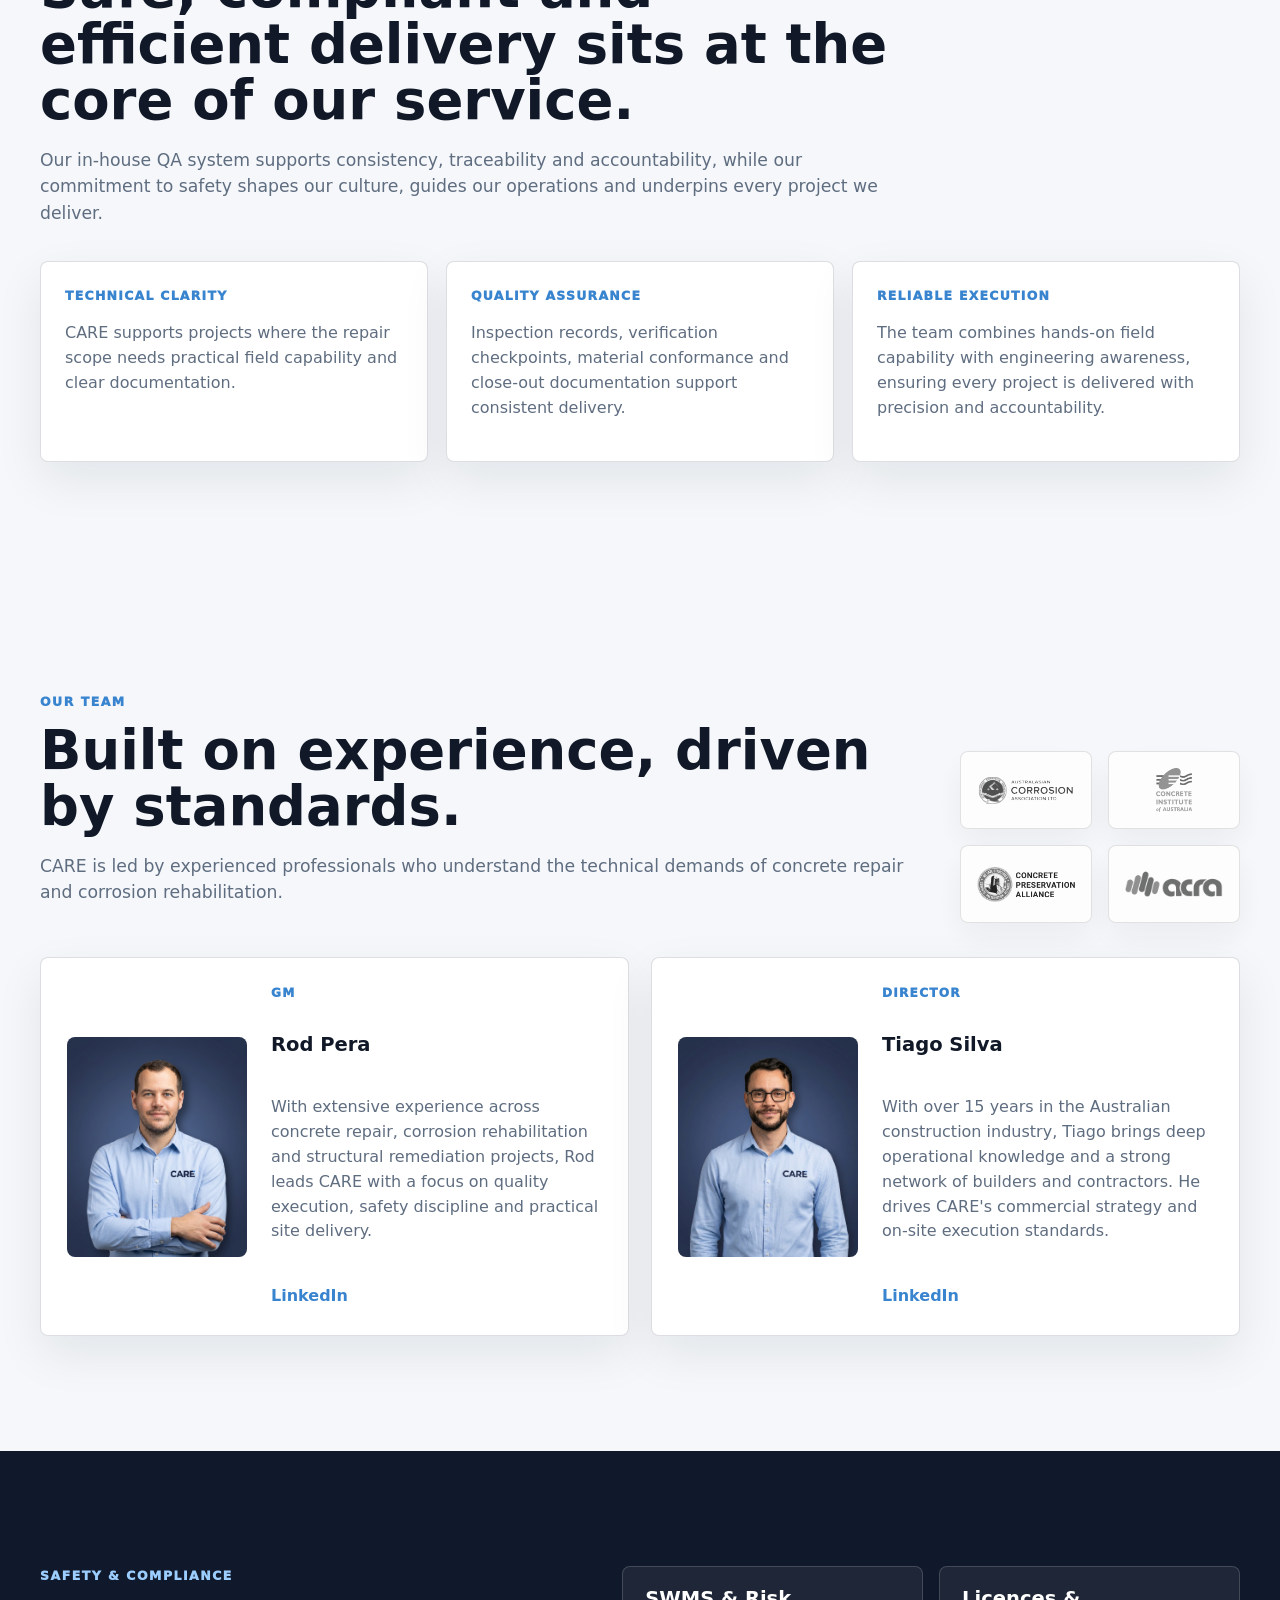
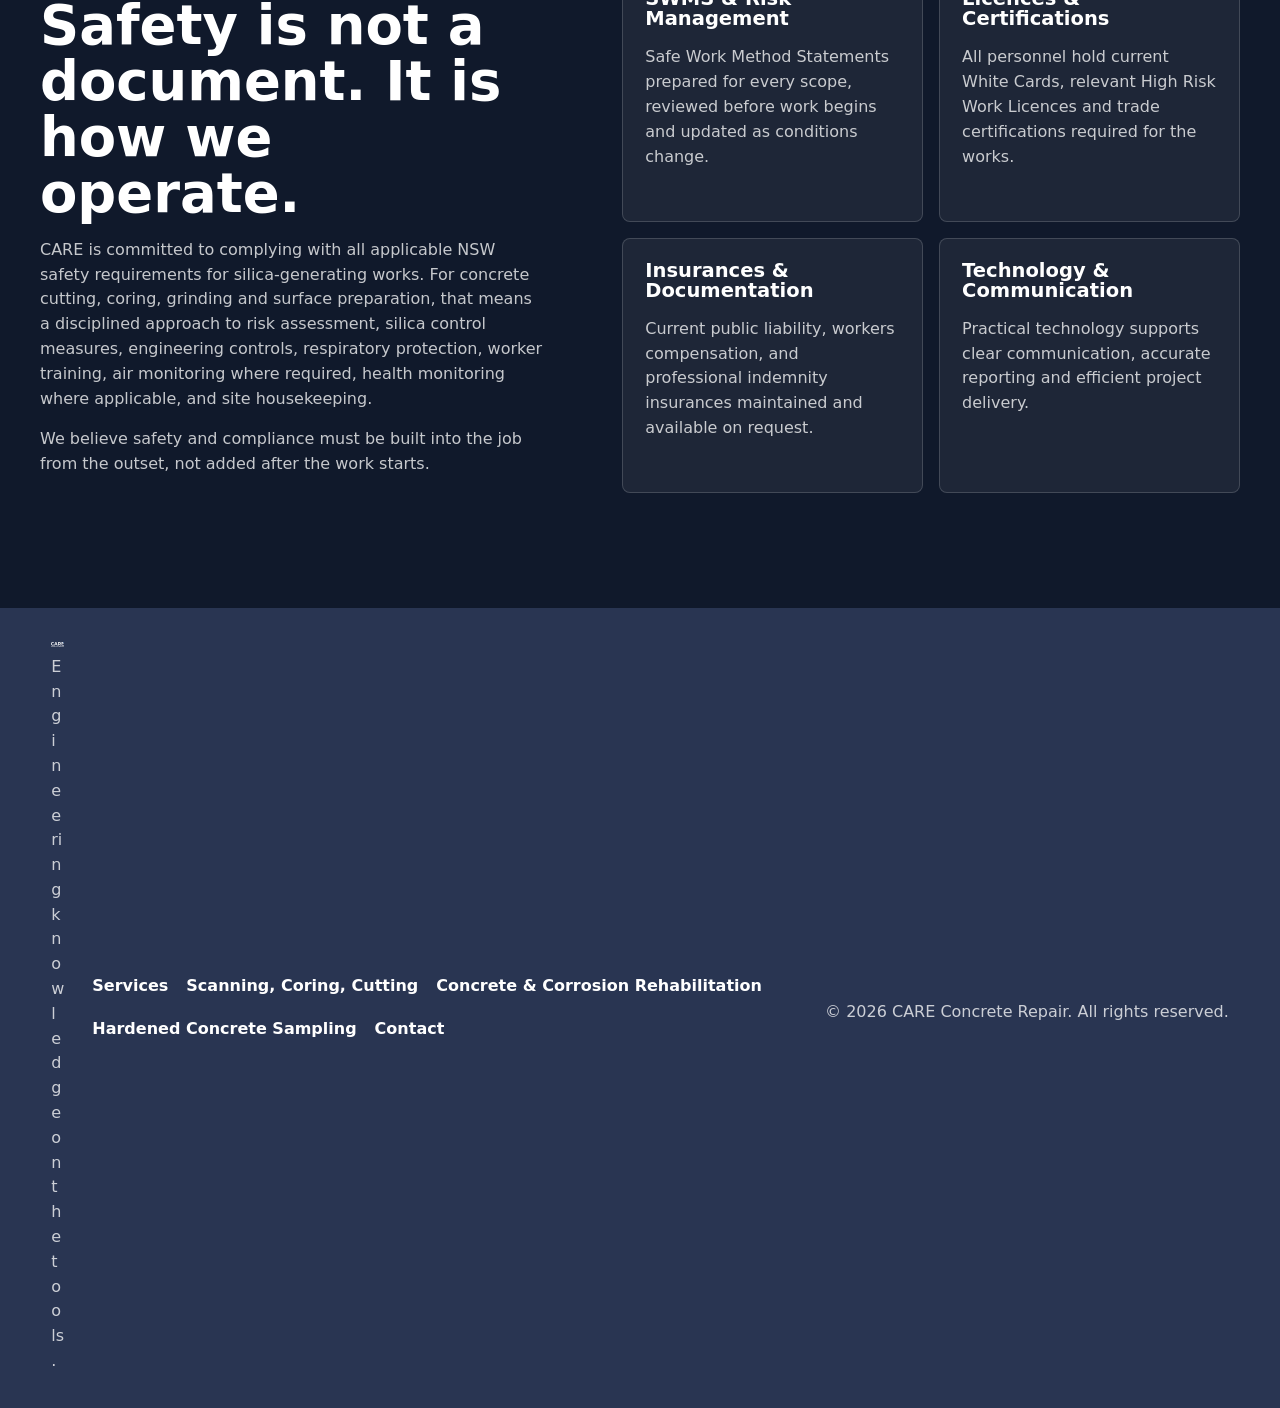
==== commit e1b6d662: "Clean homepage hero and team roles" ====
--- a/about.html
+++ b/about.html
@@ -108,12 +108,14 @@
         <div class="people-grid">
           <article>
             <img src="assets/original-site/team/rod-pera.png" alt="Rod Pera" />
+            <span>GM</span>
             <h3>Rod Pera</h3>
             <p>With extensive experience across concrete repair, corrosion rehabilitation and structural remediation projects, Rod leads CARE with a focus on quality execution, safety discipline and practical site delivery.</p>
             <a href="https://www.linkedin.com/in/rodrigoperacontar/" target="_blank" rel="noopener noreferrer">LinkedIn</a>
           </article>
           <article>
             <img src="assets/original-site/team/tiago-silva.png" alt="Tiago Silva" />
+            <span>Director</span>
             <h3>Tiago Silva</h3>
             <p>With over 15 years in the Australian construction industry, Tiago brings deep operational knowledge and a strong network of builders and contractors. He drives CARE's commercial strategy and on-site execution standards.</p>
             <a href="https://www.linkedin.com/in/tiagosilvasuperrender/" target="_blank" rel="noopener noreferrer">LinkedIn</a>
--- a/styles.css
+++ b/styles.css
@@ -182,8 +182,8 @@
 .hero-layout {
   position: relative;
   display: grid;
-  grid-template-columns: minmax(0, 1fr) minmax(330px, 430px);
-  gap: clamp(30px, 5vw, 82px);
+  grid-template-columns: minmax(0, 1fr);
+  gap: clamp(30px, 4vw, 54px);
   align-items: end;
 }
 .hero-copy { max-width: 790px; }
@@ -250,8 +250,7 @@
   border-color: rgba(255, 255, 255, 0.72);
   color: var(--white);
 }
-.quote-panel,
-.capability-panel {
+.quote-panel {
   border: 1px solid rgba(255, 255, 255, 0.22);
   border-radius: 8px;
   background: rgba(16, 25, 43, 0.68);
@@ -259,24 +258,7 @@
   box-shadow: var(--shadow);
   backdrop-filter: blur(10px);
 }
-.quote-panel h2,
-.capability-panel h2 { font-size: clamp(1.55rem, 2.7vw, 2.45rem); }
-.capability-panel ul {
-  display: grid;
-  gap: 18px;
-  padding: 0;
-  margin: 18px 0 24px;
-  list-style: none;
-}
-.capability-panel li {
-  display: grid;
-  gap: 5px;
-  border-bottom: 1px solid rgba(255, 255, 255, 0.16);
-  padding-bottom: 16px;
-}
-.capability-panel li:last-child { border-bottom: 0; padding-bottom: 0; }
-.capability-panel strong { font-size: 1.05rem; }
-.capability-panel span { color: rgba(255, 255, 255, 0.76); }
+.quote-panel h2 { font-size: clamp(1.55rem, 2.7vw, 2.45rem); }
 .mini-form {
   display: grid;
   gap: 12px;
@@ -342,9 +324,11 @@
 .contact-section,
 .association-section {
   display: grid;
-  grid-template-columns: 0.86fr 1.14fr;
-  gap: clamp(30px, 6vw, 84px);
-}
+  grid-template-columns: minmax(0, 0.92fr) minmax(340px, 0.78fr);
+  gap: clamp(36px, 6vw, 76px);
+  align-items: center;
+}
+.association-section h2 { font-size: clamp(2.15rem, 4.2vw, 4.9rem); }
 .copy-stack p,
 .section-heading p:not(.eyebrow),
 .contact-copy p:not(.eyebrow) {
@@ -711,24 +695,23 @@
 }
 
 .association-row {
-  display: flex;
-  flex-wrap: wrap;
+  display: grid;
+  grid-template-columns: repeat(2, minmax(132px, 1fr));
   gap: 16px;
-  justify-content: flex-end;
-  align-items: center;
-  align-content: center;
+  justify-content: stretch;
+  align-items: center;
 }
 .association-row img {
-  width: 136px;
-  height: 72px;
+  width: 100%;
+  height: 78px;
   object-fit: contain;
   border: 1px solid var(--line);
   border-radius: 8px;
   background: var(--white);
-  padding: 14px;
+  padding: 16px;
   filter: grayscale(1);
   opacity: 0.86;
-  box-shadow: 0 12px 28px rgba(16, 25, 43, 0.06);
+  box-shadow: 0 14px 34px rgba(16, 25, 43, 0.06);
 }
 .people-grid {
   display: grid;
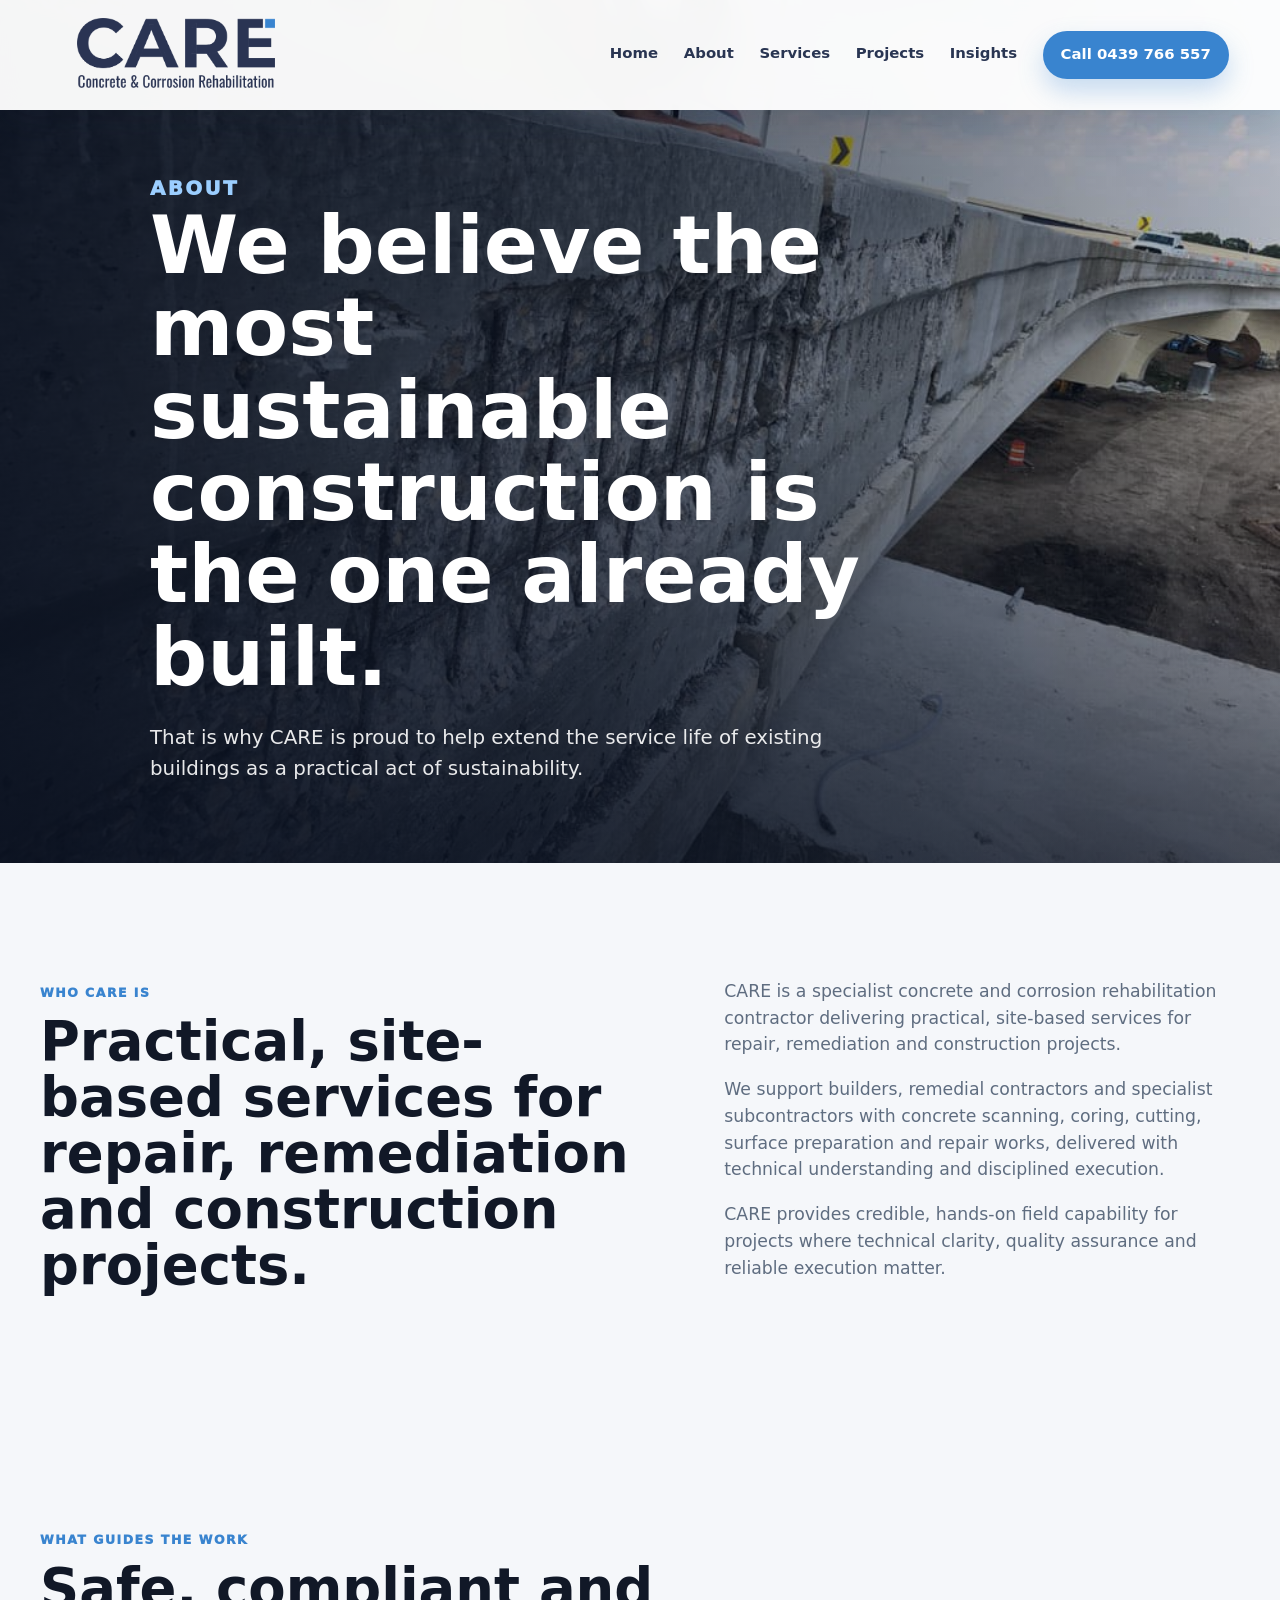
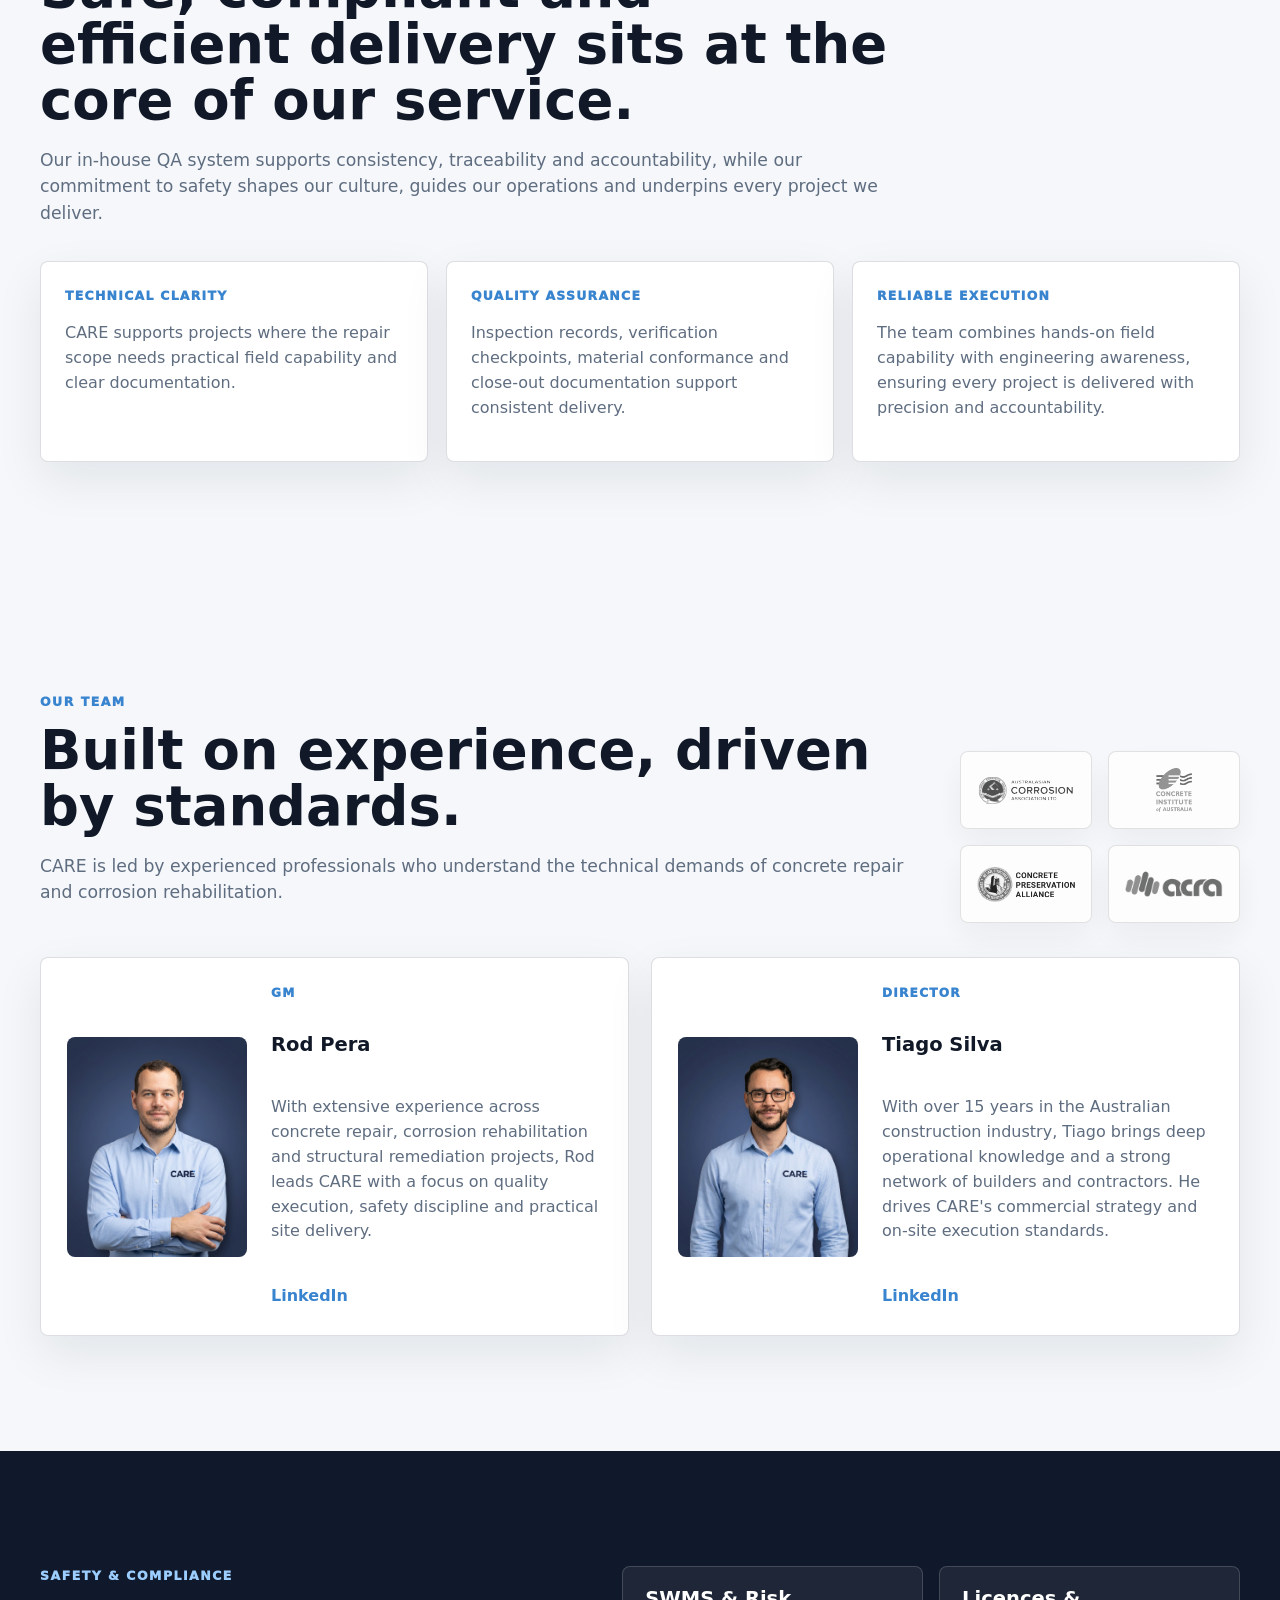
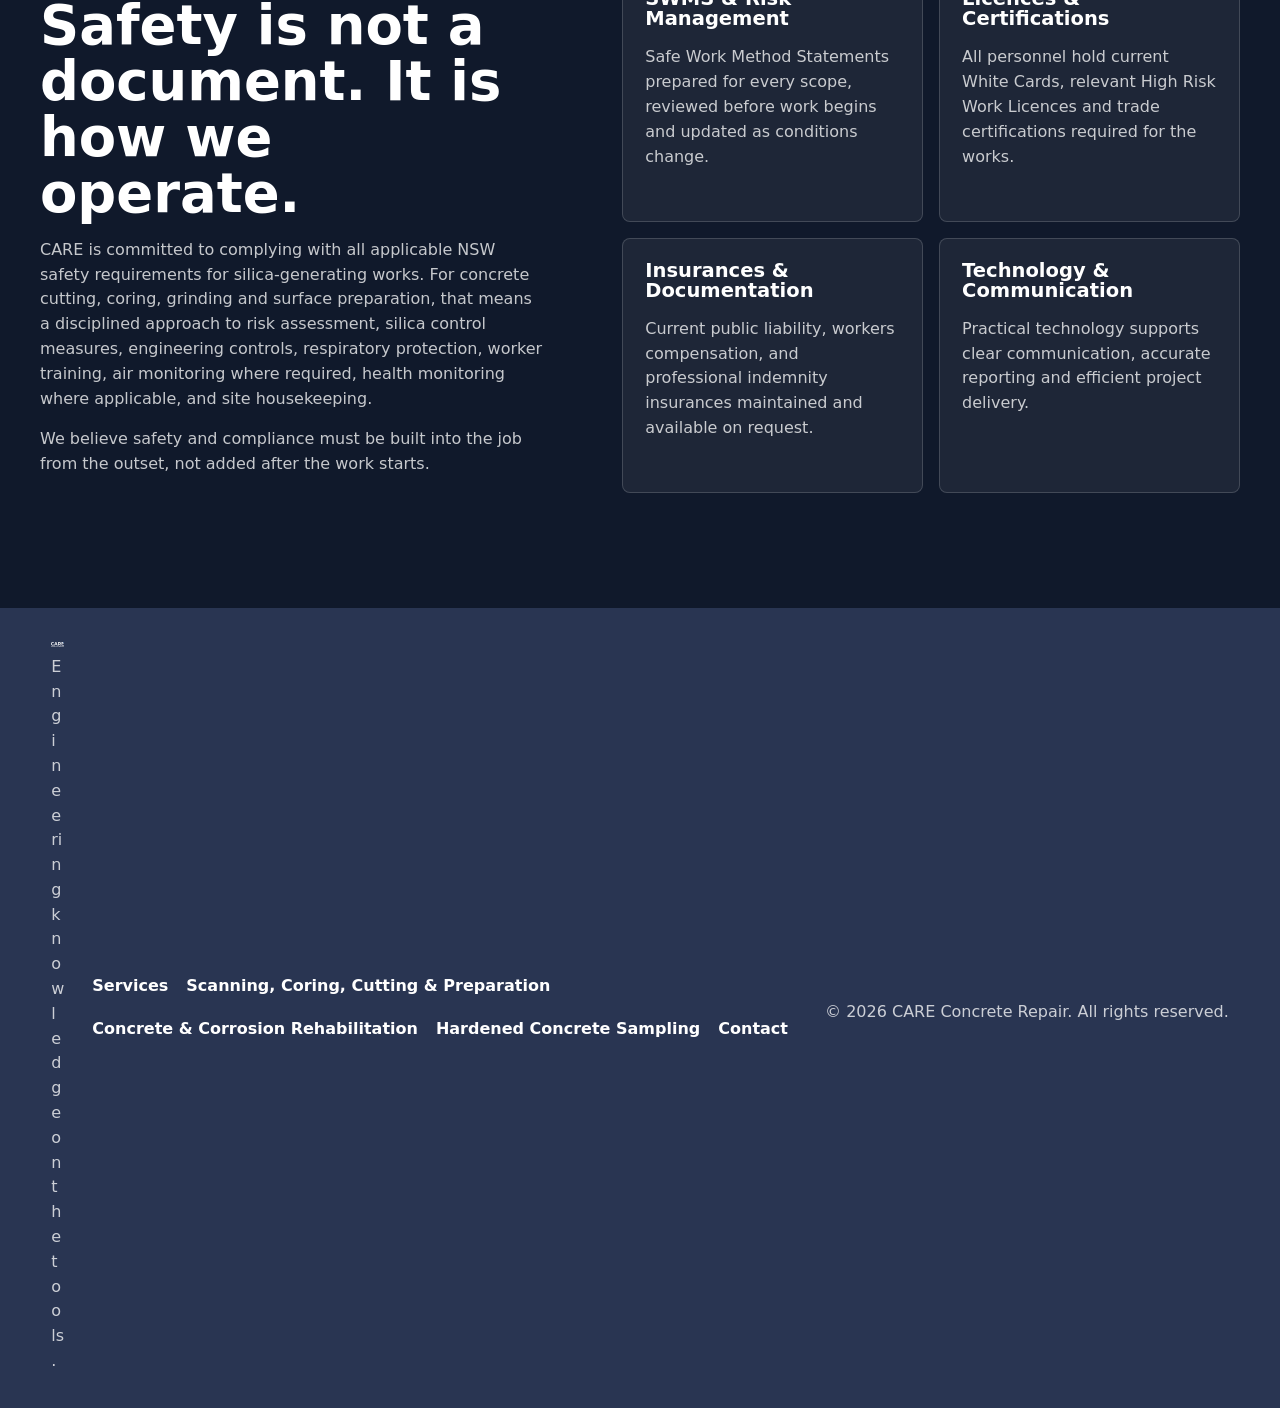
==== commit 919473c6: "Standardize site header and footer" ====
--- a/about.html
+++ b/about.html
@@ -153,7 +153,7 @@
       </div>
       <nav aria-label="Footer navigation">
         <a href="services.html">Services</a>
-        <a href="service-scanning-coring-cutting.html">Scanning, Coring, Cutting</a>
+        <a href="service-scanning-coring-cutting.html">Scanning, Coring, Cutting &amp; Preparation</a>
         <a href="service-concrete-corrosion-rehabilitation.html">Concrete &amp; Corrosion Rehabilitation</a>
         <a href="service-hardened-concrete-sampling.html">Hardened Concrete Sampling</a>
         <a href="index.html#contact">Contact</a>
--- a/styles.css
+++ b/styles.css
@@ -90,12 +90,12 @@
 }
 .dropdown-menu {
   position: absolute;
-  top: calc(100% + 10px);
+  top: 100%;
   left: 0;
   z-index: 40;
   display: grid;
   min-width: 310px;
-  padding: 10px;
+  padding: 14px 10px 10px;
   border: 1px solid var(--line);
   border-radius: 8px;
   background: var(--white);
@@ -103,7 +103,7 @@
   box-shadow: var(--shadow);
   opacity: 0;
   pointer-events: none;
-  transform: translateY(8px);
+  transform: translateY(4px);
   transition: opacity 160ms ease, transform 160ms ease;
 }
 .dropdown-menu a {
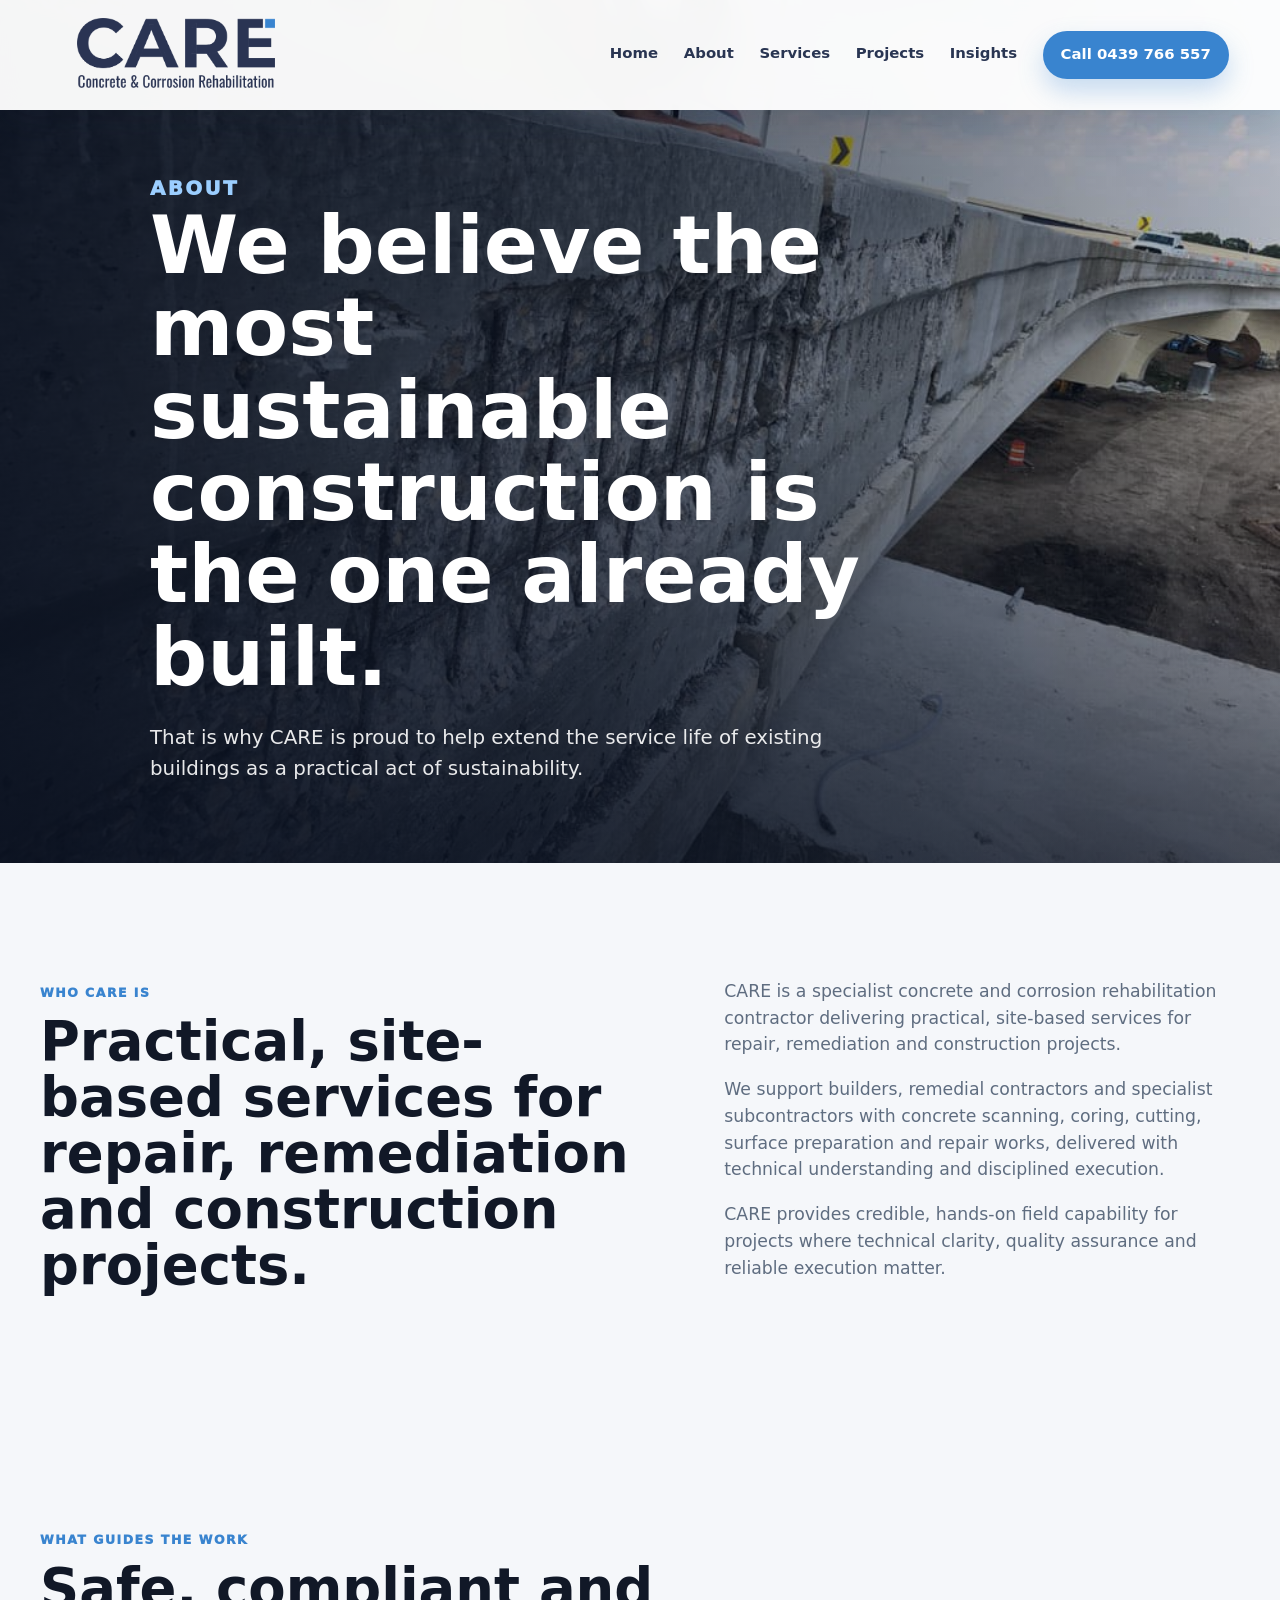
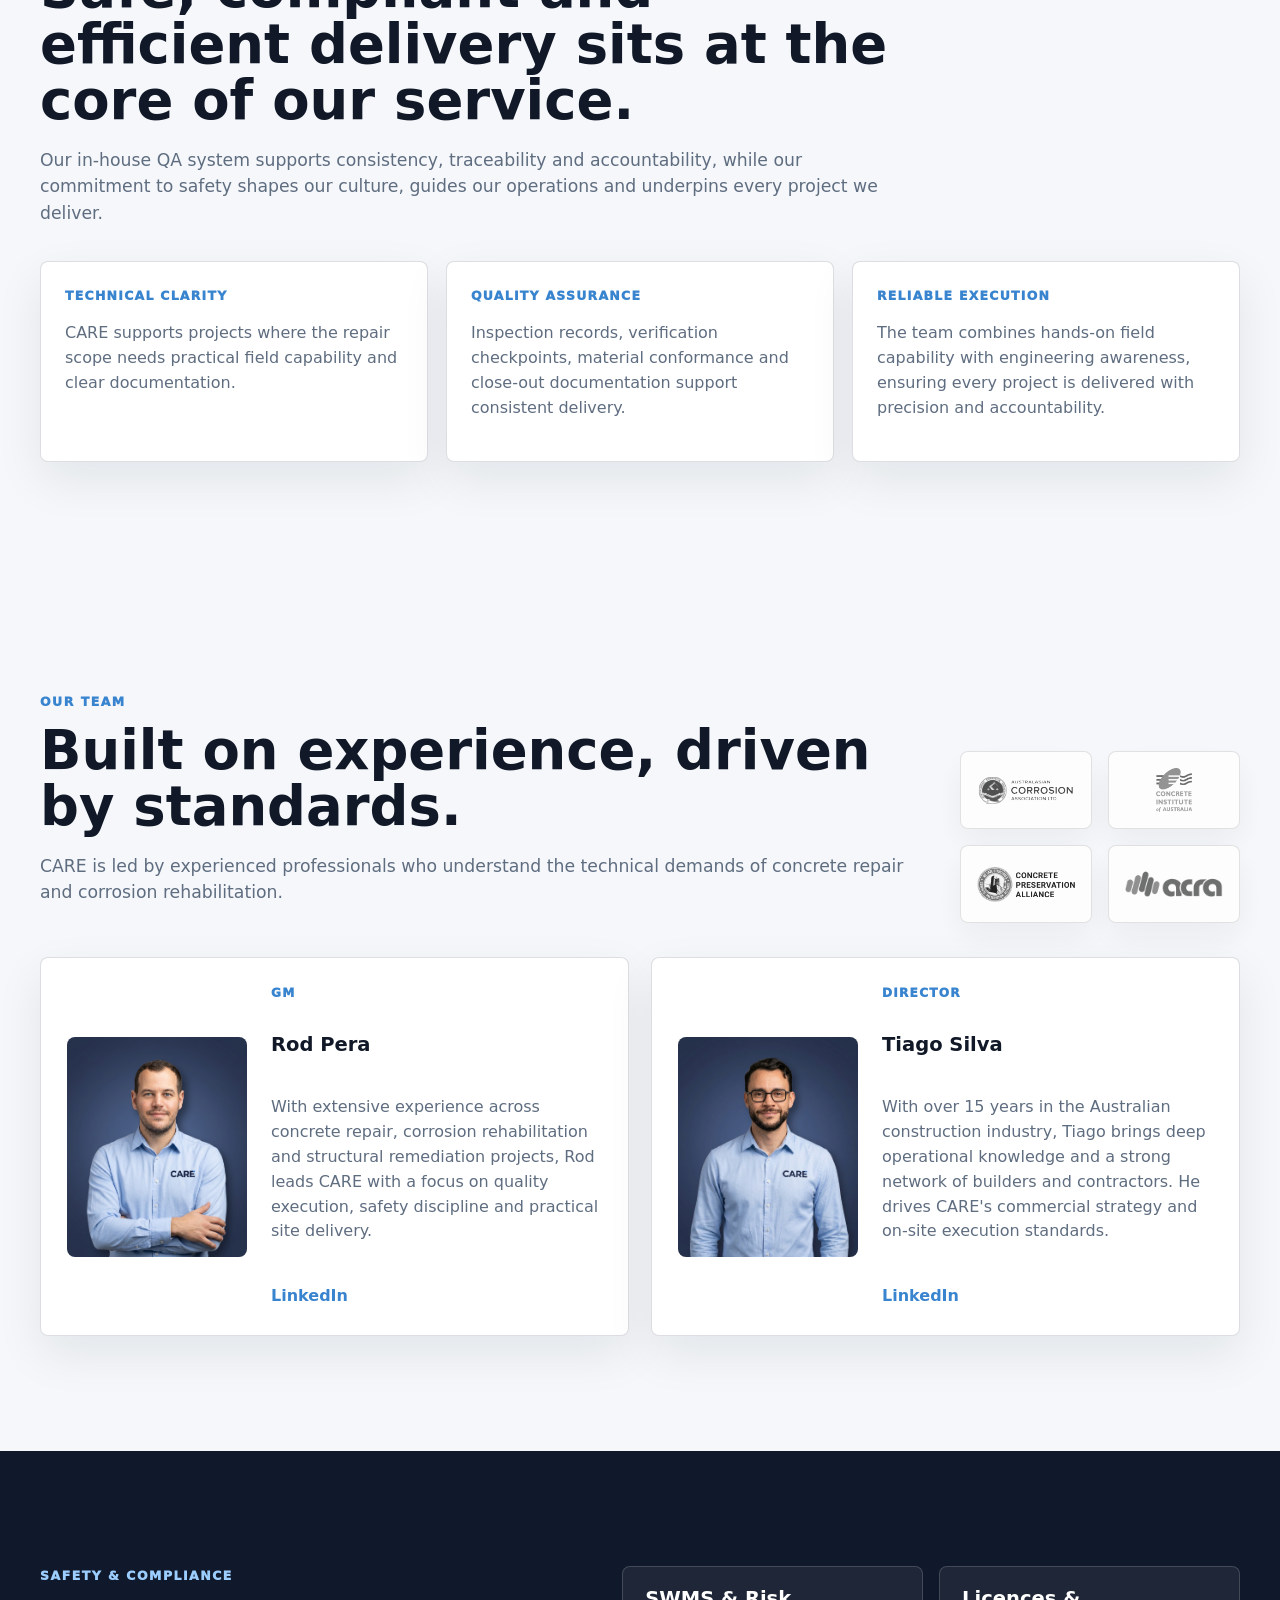
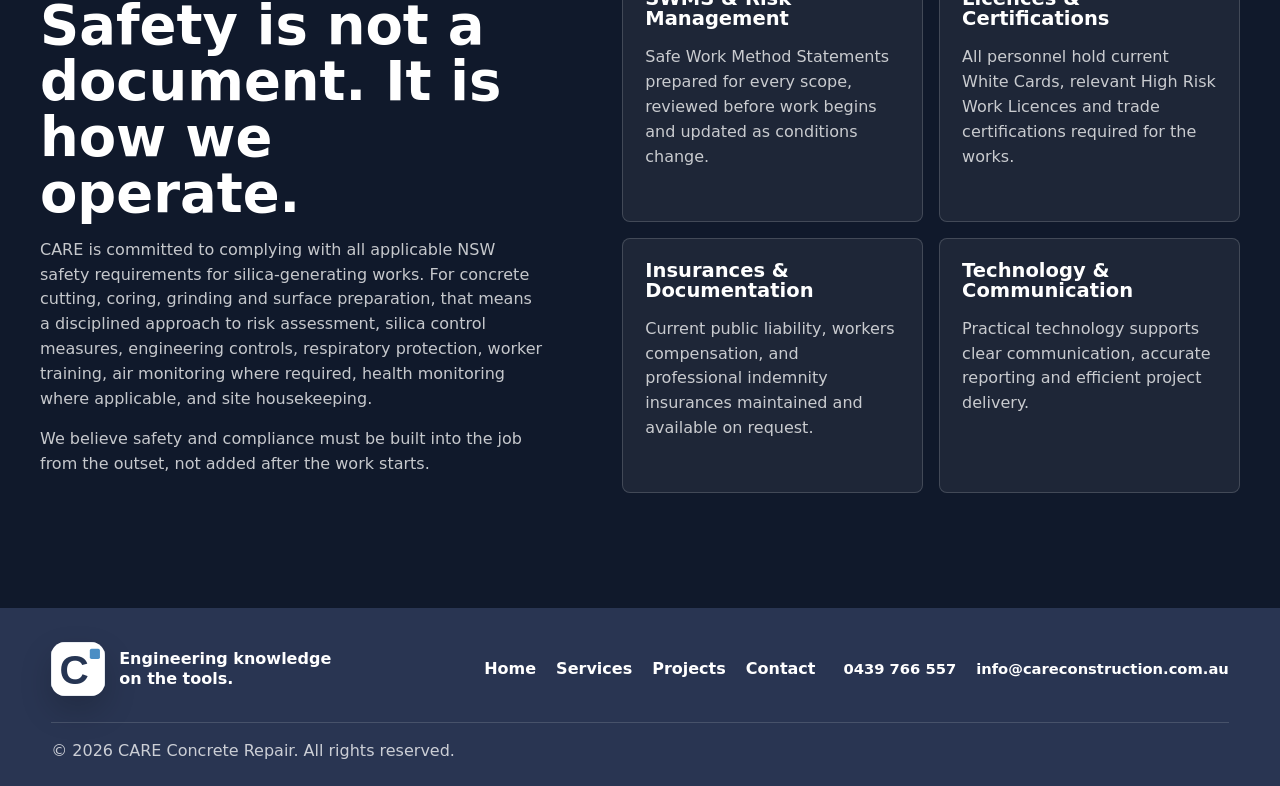
==== commit 59c45cd8: "Redesign footer with CARE brand mark" ====
--- a/about.html
+++ b/about.html
@@ -10,7 +10,8 @@
     />
     <meta name="robots" content="index,follow,max-image-preview:large" />
     <link rel="canonical" href="https://careconstruction.com.au/about.html" />
-    <link rel="icon" href="assets/original-site/favicon.svg" type="image/svg+xml" />
+    <link rel="icon" href="assets/logos/care-favicon.svg" type="image/svg+xml" />
+    <link rel="apple-touch-icon" href="assets/logos/care-favicon-512px.png" />
     <link rel="stylesheet" href="styles.css" />
     <script type="application/ld+json">
       {
@@ -147,18 +148,25 @@
     </main>
 
     <footer class="site-footer">
-      <div>
-        <img src="assets/logos/logo-hero.svg" alt="CARE" />
-        <p>Engineering knowledge on the tools.</p>
+      <div class="footer-main">
+        <a class="footer-brand" href="index.html" aria-label="CARE home">
+          <img src="assets/logos/care-favicon-white.svg" alt="CARE" />
+          <span>Engineering knowledge on the tools.</span>
+        </a>
+        <nav class="footer-links" aria-label="Footer navigation">
+          <a href="index.html">Home</a>
+          <a href="services.html">Services</a>
+          <a href="projects.html">Projects</a>
+          <a href="index.html#contact">Contact</a>
+        </nav>
+        <div class="footer-contact" aria-label="CARE contact details">
+          <a href="tel:+61439766557">0439 766 557</a>
+          <a href="mailto:info@careconstruction.com.au">info@careconstruction.com.au</a>
+        </div>
       </div>
-      <nav aria-label="Footer navigation">
-        <a href="services.html">Services</a>
-        <a href="service-scanning-coring-cutting.html">Scanning, Coring, Cutting &amp; Preparation</a>
-        <a href="service-concrete-corrosion-rehabilitation.html">Concrete &amp; Corrosion Rehabilitation</a>
-        <a href="service-hardened-concrete-sampling.html">Hardened Concrete Sampling</a>
-        <a href="index.html#contact">Contact</a>
-      </nav>
-      <p>© 2026 CARE Concrete Repair. All rights reserved.</p>
+      <div class="footer-bottom">
+        <p>© 2026 CARE Concrete Repair. All rights reserved.</p>
+      </div>
     </footer>
     <script src="script.js"></script>
   </body>
--- a/styles.css
+++ b/styles.css
@@ -756,8 +756,24 @@
 }
 
 .contact-section {
+  position: relative;
   align-items: start;
   border-top: 1px solid var(--line);
+  overflow: hidden;
+}
+.contact-section::after,
+.cta-band .container::after {
+  content: "";
+  width: clamp(52px, 7vw, 86px);
+  aspect-ratio: 1;
+  background: url("assets/logos/care-favicon.svg") center / contain no-repeat;
+  opacity: 0.08;
+  pointer-events: none;
+}
+.contact-section::after {
+  position: absolute;
+  right: clamp(20px, 6vw, 72px);
+  bottom: clamp(18px, 4vw, 42px);
 }
 .contact-details {
   display: grid;
@@ -838,10 +854,16 @@
 }
 .is-hidden { display: none !important; }
 .cta-band .container {
+  position: relative;
   display: flex;
   align-items: center;
   justify-content: space-between;
   gap: 28px;
+}
+.cta-band .container::after {
+  flex: 0 0 auto;
+  opacity: 0.18;
+  background-image: url("assets/logos/care-favicon-white.svg");
 }
 .cta-band h2 { max-width: 800px; }
 
@@ -918,24 +940,53 @@
 tr:last-child td { border-bottom: 0; }
 
 .site-footer {
-  display: grid;
-  grid-template-columns: 1fr auto auto;
-  gap: 28px;
-  align-items: center;
-  padding: 34px clamp(20px, 4vw, 56px);
+  padding: 34px clamp(20px, 4vw, 56px) 22px;
   background: var(--navy);
   color: var(--white);
 }
-.site-footer img { width: 220px; }
-.site-footer p {
-  margin: 8px 0 0;
-  color: rgba(255, 255, 255, 0.76);
-}
-.site-footer nav {
+.footer-main {
+  display: grid;
+  grid-template-columns: minmax(230px, 1fr) auto minmax(220px, auto);
+  gap: 28px;
+  align-items: center;
+}
+.footer-brand {
+  display: inline-flex;
+  align-items: center;
+  gap: 14px;
+  width: fit-content;
+  font-weight: 900;
+}
+.footer-brand img {
+  width: 54px;
+  height: 54px;
+  object-fit: contain;
+  border-radius: 14px;
+  box-shadow: 0 14px 32px rgba(0, 0, 0, 0.18);
+}
+.footer-brand span {
+  max-width: 220px;
+  line-height: 1.25;
+}
+.footer-links,
+.footer-contact {
   display: flex;
   flex-wrap: wrap;
-  gap: 18px;
+  gap: 14px 20px;
   font-weight: 900;
+}
+.footer-contact {
+  justify-content: flex-end;
+  font-size: 0.92rem;
+}
+.footer-bottom {
+  margin-top: 26px;
+  padding-top: 16px;
+  border-top: 1px solid rgba(255, 255, 255, 0.14);
+}
+.site-footer p {
+  margin: 0;
+  color: rgba(255, 255, 255, 0.76);
 }
 
 @media (max-width: 1060px) {
@@ -1015,7 +1066,13 @@
     margin-top: 20px;
   }
   .filters { justify-content: flex-start; }
-  .site-footer { grid-template-columns: 1fr; }
+  .footer-main {
+    grid-template-columns: 1fr;
+    align-items: start;
+  }
+  .footer-contact {
+    justify-content: flex-start;
+  }
 }
 
 @media (max-width: 620px) {
@@ -1085,5 +1142,9 @@
   .cta-band .container {
     display: block;
   }
+  .cta-band .container::after,
+  .contact-section::after {
+    display: none;
+  }
   .cta-band .button { margin-top: 20px; }
 }
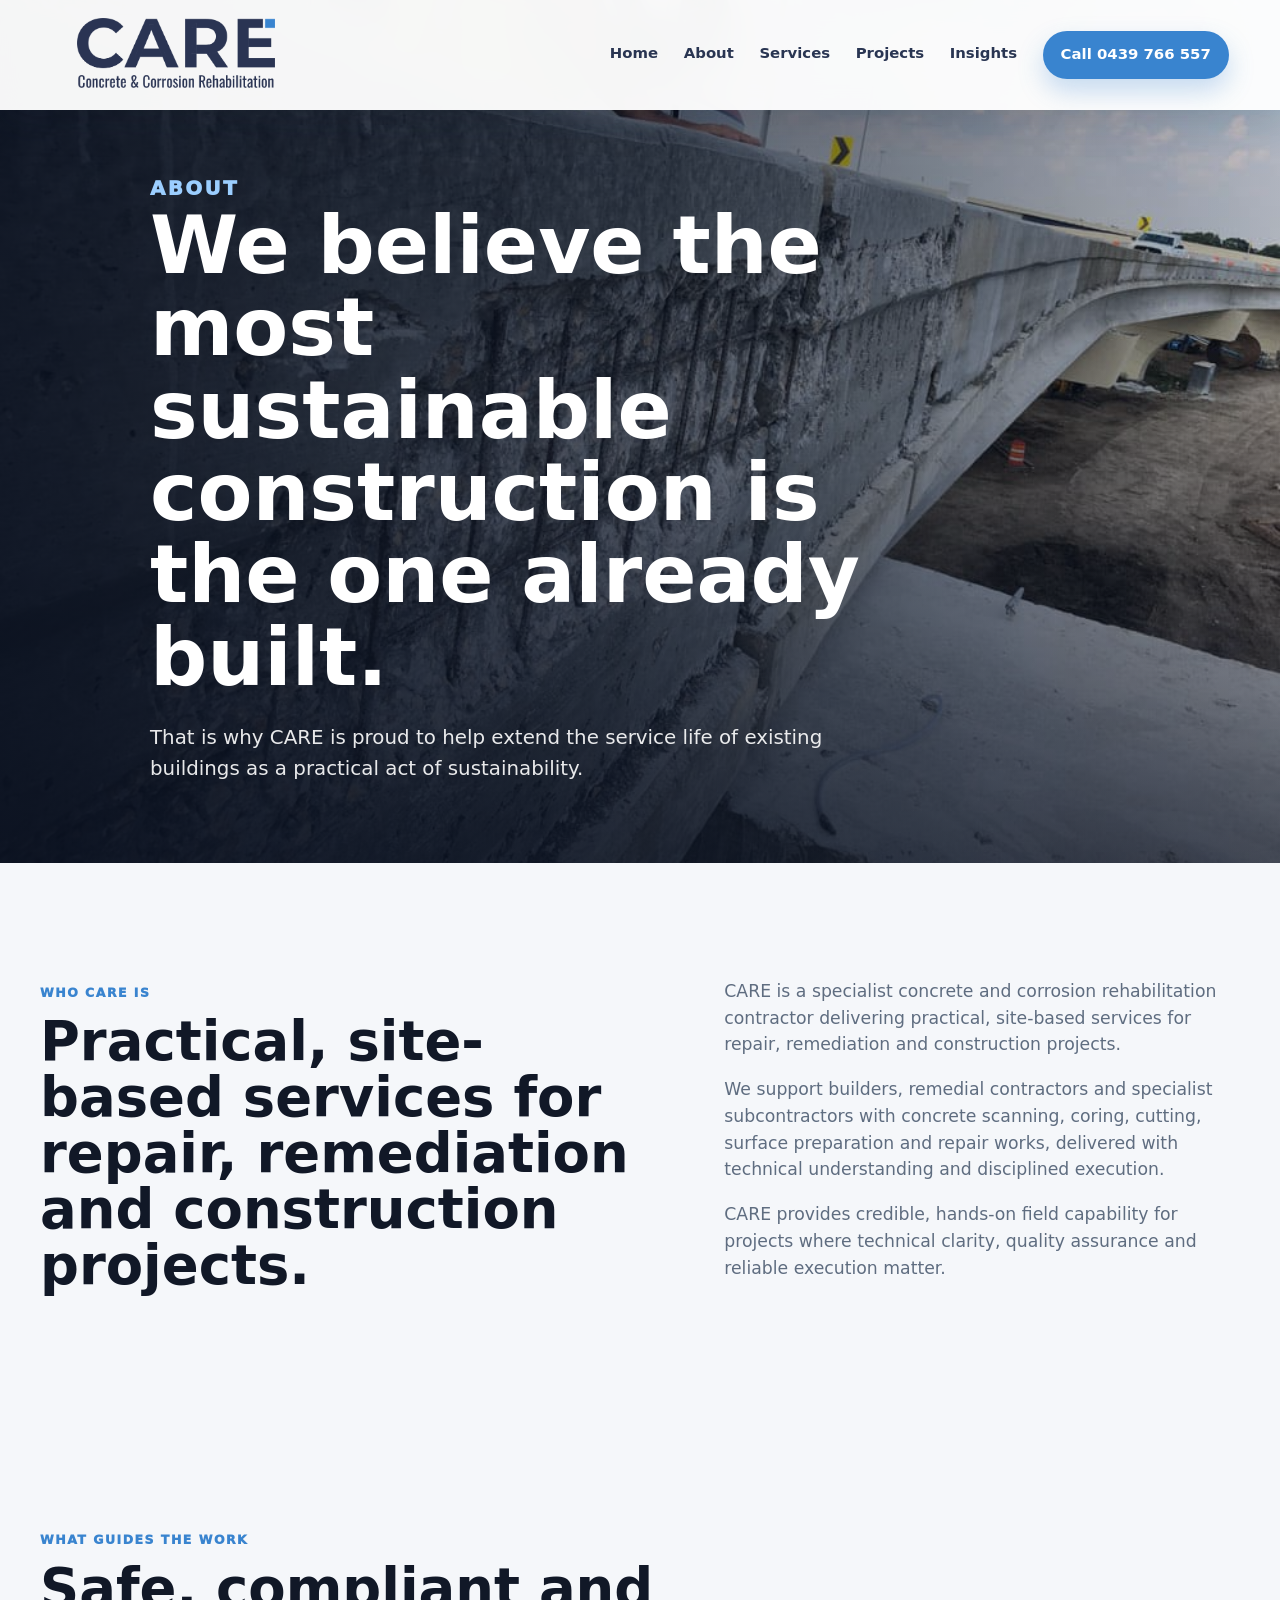
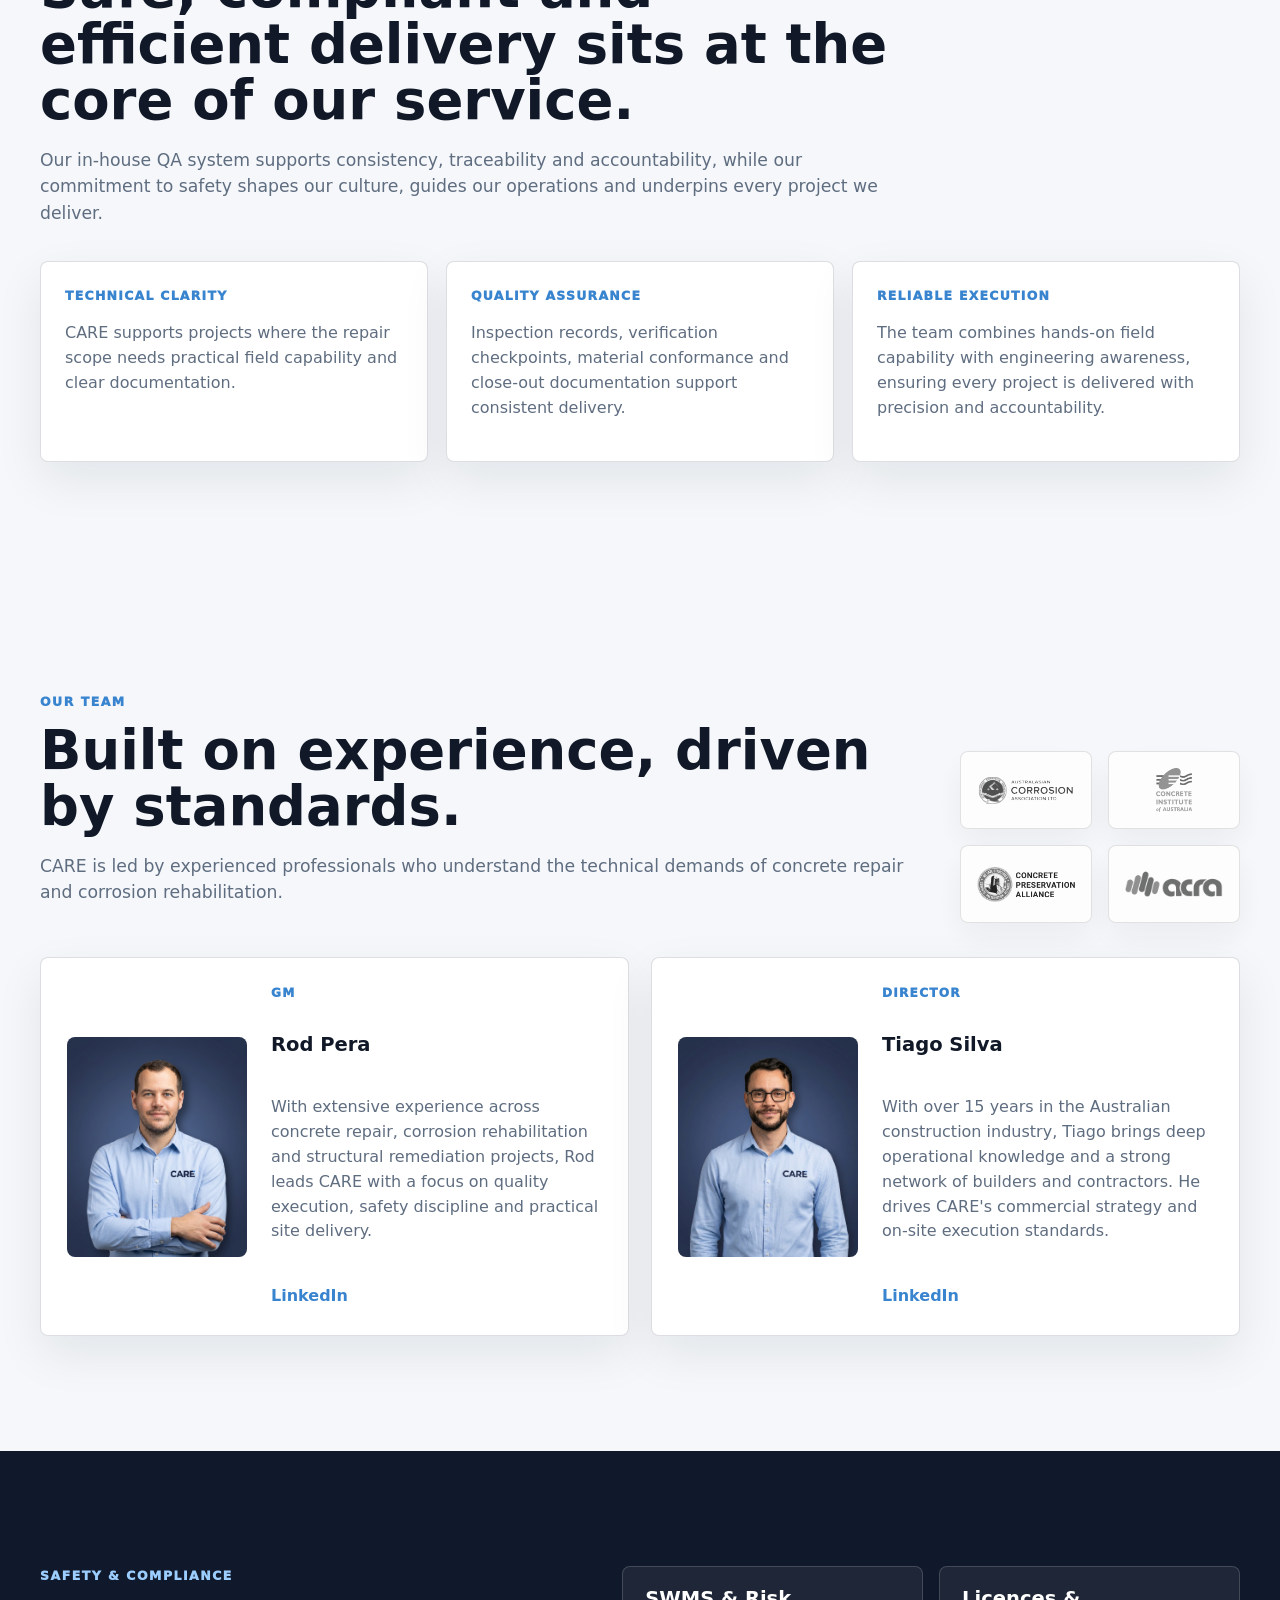
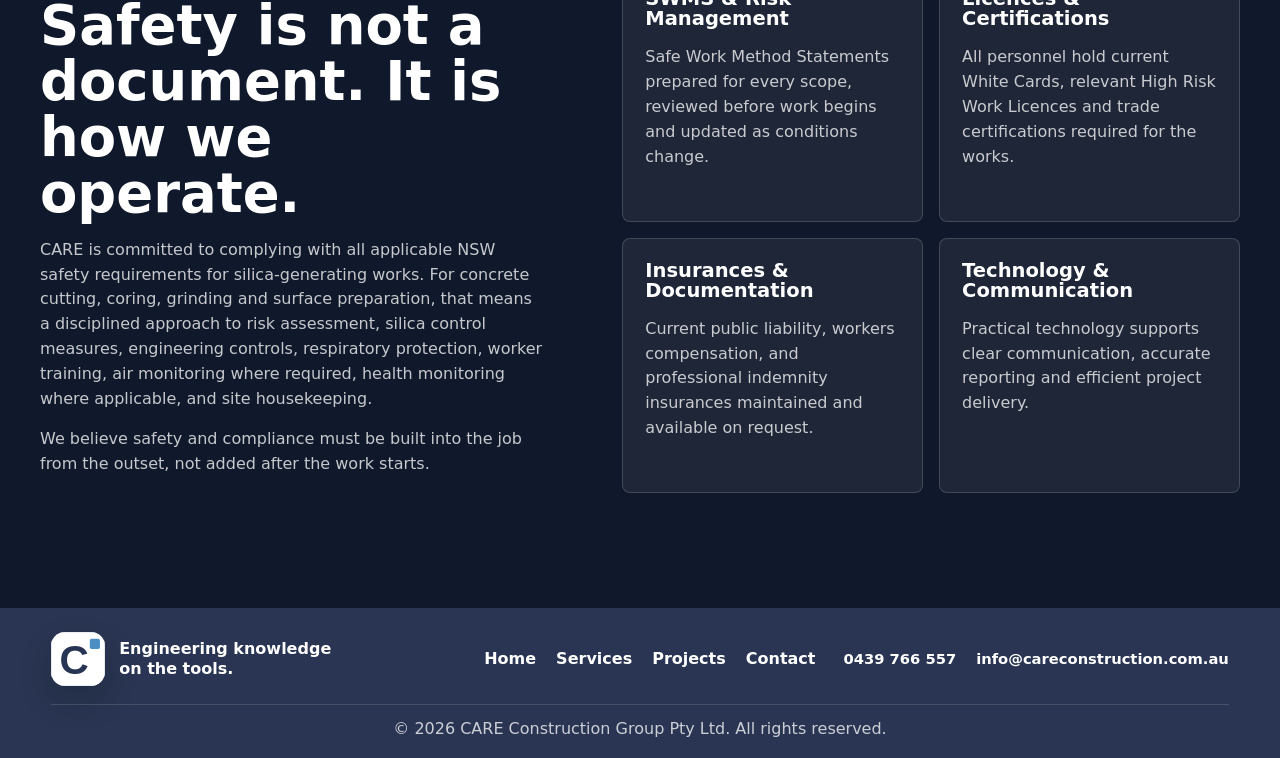
==== commit 09f4e4ba: "Center footer legal line" ====
--- a/about.html
+++ b/about.html
@@ -165,7 +165,7 @@
         </div>
       </div>
       <div class="footer-bottom">
-        <p>© 2026 CARE Concrete Repair. All rights reserved.</p>
+        <p>© 2026 CARE Construction Group Pty Ltd. All rights reserved.</p>
       </div>
     </footer>
     <script src="script.js"></script>
--- a/styles.css
+++ b/styles.css
@@ -940,7 +940,7 @@
 tr:last-child td { border-bottom: 0; }
 
 .site-footer {
-  padding: 34px clamp(20px, 4vw, 56px) 22px;
+  padding: 24px clamp(20px, 4vw, 56px) 16px;
   background: var(--navy);
   color: var(--white);
 }
@@ -980,9 +980,10 @@
   font-size: 0.92rem;
 }
 .footer-bottom {
-  margin-top: 26px;
-  padding-top: 16px;
+  margin-top: 18px;
+  padding-top: 12px;
   border-top: 1px solid rgba(255, 255, 255, 0.14);
+  text-align: center;
 }
 .site-footer p {
   margin: 0;
